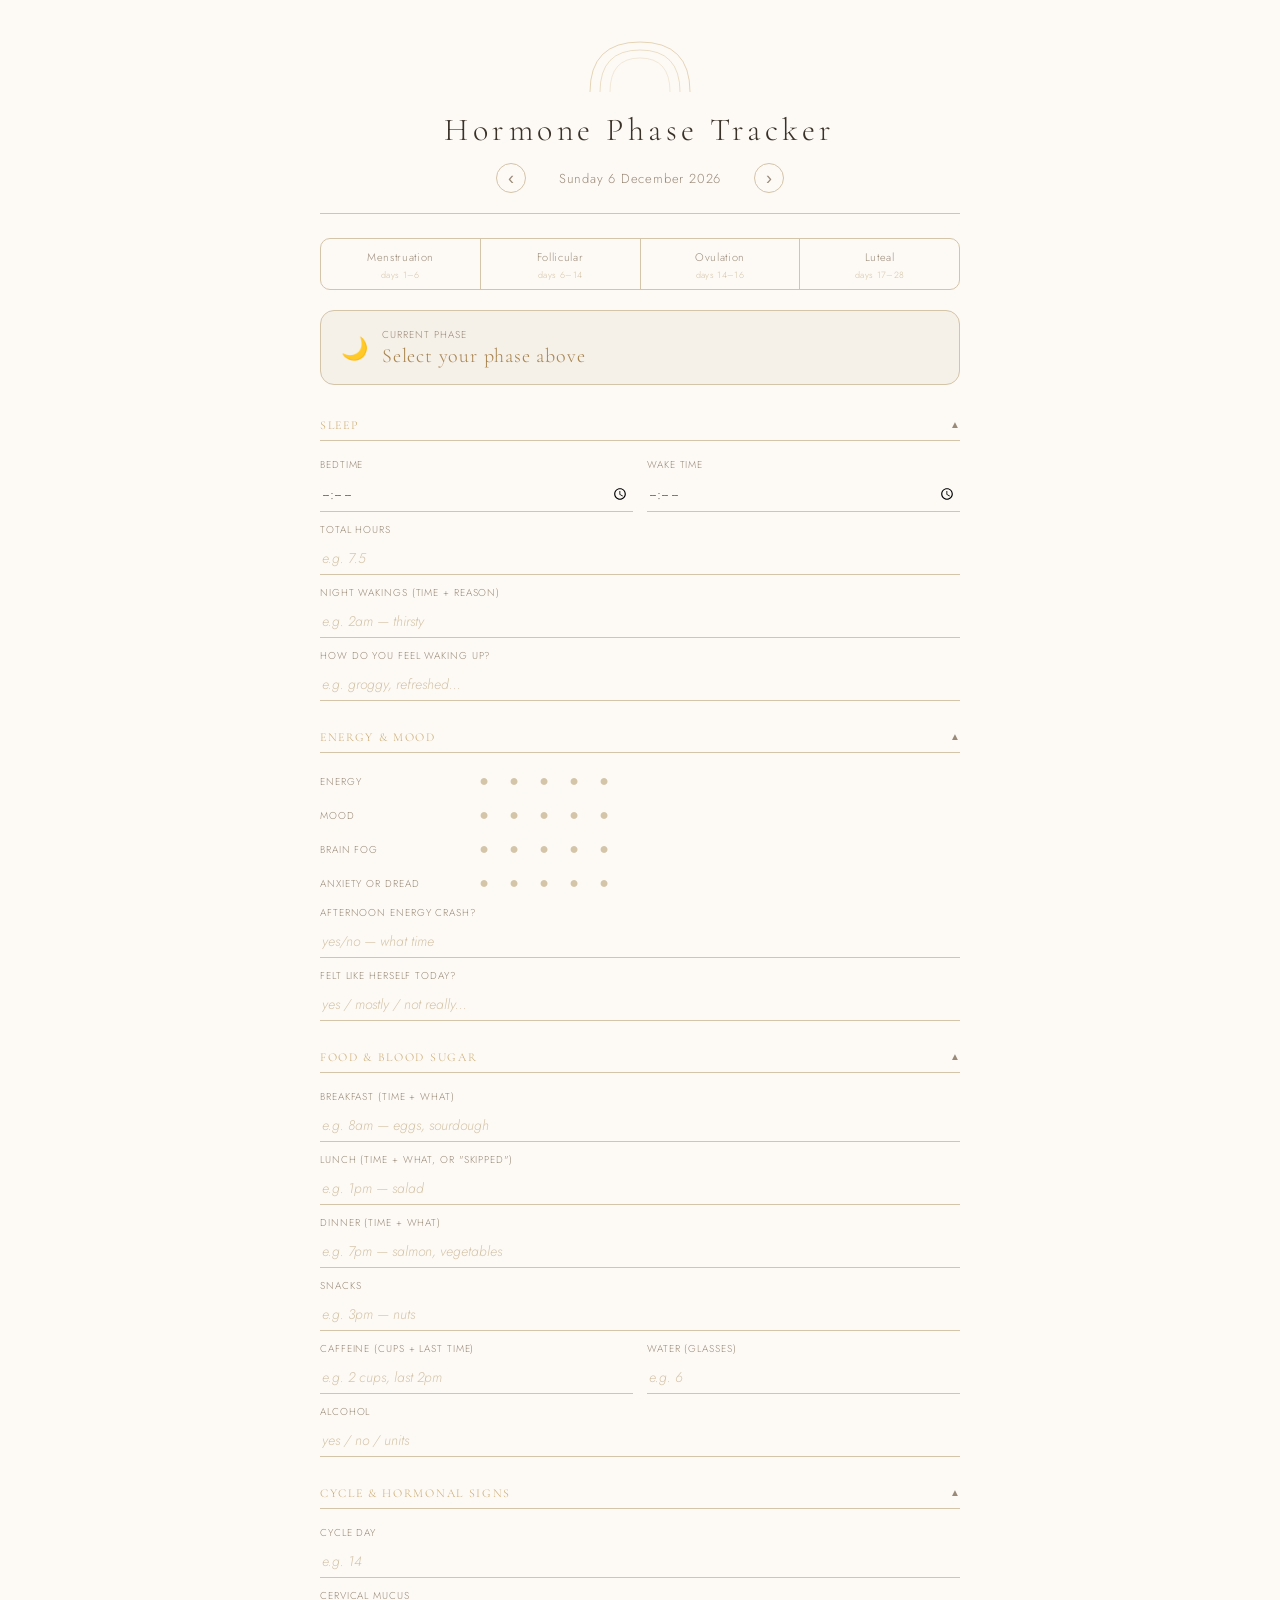
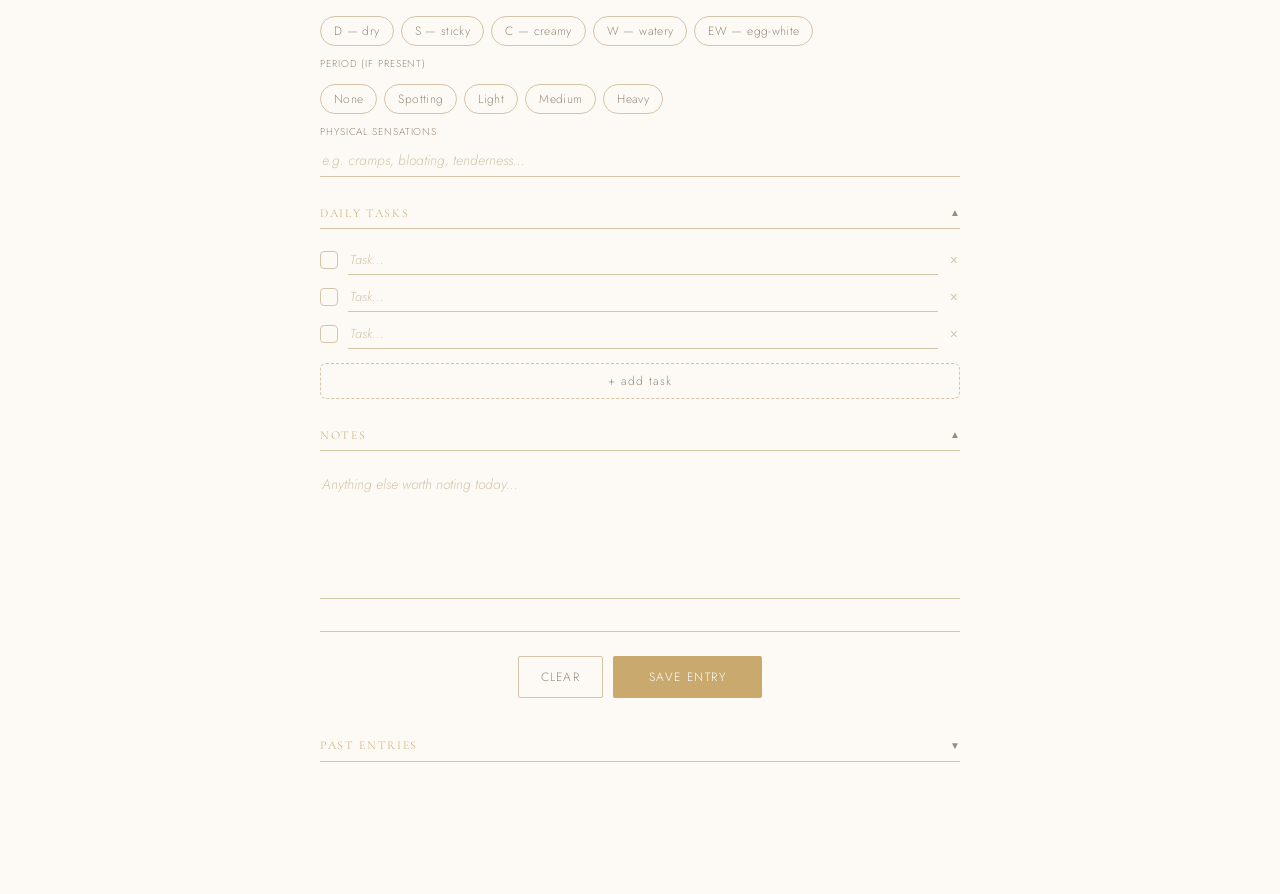
==== index.html @ 409cc25b "Add files via upload" ====
<!DOCTYPE html>
<html lang="en">
<head>
  <meta charset="UTF-8" />
  <meta name="viewport" content="width=device-width, initial-scale=1.0" />
  <title>Hormone Phase Tracker</title>
  <link rel="preconnect" href="https://fonts.googleapis.com" />
  <link rel="preconnect" href="https://fonts.gstatic.com" crossorigin />
  <link href="https://fonts.googleapis.com/css2?family=Cormorant+Garamond:ital,wght@0,300;0,400;1,300&family=Jost:wght@300;400&display=swap" rel="stylesheet" />
  <link rel="stylesheet" href="style.css" />
</head>
<body>
  <div class="app" id="app">

    <div class="toast" id="toast">Entry saved ✓</div>

    <!-- Header -->
    <header class="header">
      <div class="arch-decoration" aria-hidden="true">
        <svg viewBox="0 0 120 60" xmlns="http://www.w3.org/2000/svg" width="120" height="60">
          <path d="M10,60 Q10,10 60,10 Q110,10 110,60" fill="none" stroke="#c9a96e" stroke-width="0.8" opacity="0.6"/>
          <path d="M20,60 Q20,18 60,18 Q100,18 100,60" fill="none" stroke="#c9a96e" stroke-width="0.7" opacity="0.5"/>
          <path d="M30,60 Q30,26 60,26 Q90,26 90,60" fill="none" stroke="#c9a96e" stroke-width="0.6" opacity="0.4"/>
        </svg>
      </div>
      <h1>Hormone Phase Tracker</h1>
      <div class="date-row">
        <button class="date-nav" onclick="changeDate(-1)" aria-label="Previous day">&#8249;</button>
        <span class="date-display" id="dateDisplay"></span>
        <button class="date-nav" onclick="changeDate(1)" aria-label="Next day">&#8250;</button>
      </div>
    </header>

    <!-- Phase Selector -->
    <div class="cycle-bar" role="group" aria-label="Cycle phase selector">
      <button class="cycle-phase" id="ph-menstruation" onclick="setPhase('menstruation')">
        Menstruation<span class="days">days 1–6</span>
      </button>
      <button class="cycle-phase" id="ph-follicular" onclick="setPhase('follicular')">
        Follicular<span class="days">days 6–14</span>
      </button>
      <button class="cycle-phase" id="ph-ovulation" onclick="setPhase('ovulation')">
        Ovulation<span class="days">days 14–16</span>
      </button>
      <button class="cycle-phase" id="ph-luteal" onclick="setPhase('luteal')">
        Luteal<span class="days">days 17–28</span>
      </button>
    </div>

    <!-- Phase Banner -->
    <div class="phase-banner" id="phaseBanner">
      <span class="phase-moon" id="phaseMoon" aria-hidden="true">🌙</span>
      <div>
        <div class="phase-label">Current phase</div>
        <div class="phase-name" id="phaseName">Select your phase above</div>
      </div>
      <span class="phase-hint" id="phaseHint"></span>
    </div>

    <!-- Sleep -->
    <section class="section">
      <div class="section-header" onclick="toggle('sleep')" role="button" aria-expanded="true" aria-controls="sleep">
        <h2>Sleep</h2>
        <span class="section-toggle open" id="tog-sleep" aria-hidden="true">▲</span>
      </div>
      <div class="section-body" id="sleep">
        <div class="row-2">
          <div class="field">
            <label for="bedtime">Bedtime</label>
            <input type="time" id="bedtime" />
          </div>
          <div class="field">
            <label for="waketime">Wake time</label>
            <input type="time" id="waketime" />
          </div>
        </div>
        <div class="field">
          <label for="totalhours">Total hours</label>
          <input type="text" id="totalhours" placeholder="e.g. 7.5" />
        </div>
        <div class="field">
          <label for="nightwakings">Night wakings (time + reason)</label>
          <input type="text" id="nightwakings" placeholder="e.g. 2am — thirsty" />
        </div>
        <div class="field">
          <label for="wakefeeling">How do you feel waking up?</label>
          <input type="text" id="wakefeeling" placeholder="e.g. groggy, refreshed..." />
        </div>
      </div>
    </section>

    <!-- Energy & Mood -->
    <section class="section">
      <div class="section-header" onclick="toggle('energy')" role="button" aria-expanded="true" aria-controls="energy">
        <h2>Energy &amp; Mood</h2>
        <span class="section-toggle open" id="tog-energy" aria-hidden="true">▲</span>
      </div>
      <div class="section-body" id="energy">
        <div class="rating-row">
          <label>Energy</label>
          <div class="stars" id="stars-energy" role="group" aria-label="Energy rating out of 5"></div>
        </div>
        <div class="rating-row">
          <label>Mood</label>
          <div class="stars" id="stars-mood" role="group" aria-label="Mood rating out of 5"></div>
        </div>
        <div class="rating-row">
          <label>Brain fog</label>
          <div class="stars" id="stars-fog" role="group" aria-label="Brain fog rating out of 5"></div>
        </div>
        <div class="rating-row">
          <label>Anxiety or dread</label>
          <div class="stars" id="stars-anxiety" role="group" aria-label="Anxiety rating out of 5"></div>
        </div>
        <div class="field">
          <label for="crash">Afternoon energy crash?</label>
          <input type="text" id="crash" placeholder="yes/no — what time" />
        </div>
        <div class="field">
          <label for="herself">Felt like herself today?</label>
          <input type="text" id="herself" placeholder="yes / mostly / not really..." />
        </div>
      </div>
    </section>

    <!-- Food & Blood Sugar -->
    <section class="section">
      <div class="section-header" onclick="toggle('food')" role="button" aria-expanded="true" aria-controls="food">
        <h2>Food &amp; Blood Sugar</h2>
        <span class="section-toggle open" id="tog-food" aria-hidden="true">▲</span>
      </div>
      <div class="section-body" id="food">
        <div class="field">
          <label for="breakfast">Breakfast (time + what)</label>
          <input type="text" id="breakfast" placeholder="e.g. 8am — eggs, sourdough" />
        </div>
        <div class="field">
          <label for="lunch">Lunch (time + what, or "skipped")</label>
          <input type="text" id="lunch" placeholder="e.g. 1pm — salad" />
        </div>
        <div class="field">
          <label for="dinner">Dinner (time + what)</label>
          <input type="text" id="dinner" placeholder="e.g. 7pm — salmon, vegetables" />
        </div>
        <div class="field">
          <label for="snacks">Snacks</label>
          <input type="text" id="snacks" placeholder="e.g. 3pm — nuts" />
        </div>
        <div class="row-2">
          <div class="field">
            <label for="caffeine">Caffeine (cups + last time)</label>
            <input type="text" id="caffeine" placeholder="e.g. 2 cups, last 2pm" />
          </div>
          <div class="field">
            <label for="water">Water (glasses)</label>
            <input type="text" id="water" placeholder="e.g. 6" />
          </div>
        </div>
        <div class="field">
          <label for="alcohol">Alcohol</label>
          <input type="text" id="alcohol" placeholder="yes / no / units" />
        </div>
      </div>
    </section>

    <!-- Cycle & Hormonal Signs -->
    <section class="section">
      <div class="section-header" onclick="toggle('cycle')" role="button" aria-expanded="true" aria-controls="cycle">
        <h2>Cycle &amp; Hormonal Signs</h2>
        <span class="section-toggle open" id="tog-cycle" aria-hidden="true">▲</span>
      </div>
      <div class="section-body" id="cycle">
        <div class="field">
          <label for="cycleday">Cycle day</label>
          <input type="number" id="cycleday" min="1" max="35" placeholder="e.g. 14" />
        </div>
        <div class="field">
          <label>Cervical mucus</label>
          <div class="pill-grid" style="margin-top: 8px;" role="group" aria-label="Cervical mucus type">
            <button class="pill-btn" onclick="selectPill(this, 'mucus', 'D')" data-group="mucus">D — dry</button>
            <button class="pill-btn" onclick="selectPill(this, 'mucus', 'S')" data-group="mucus">S — sticky</button>
            <button class="pill-btn" onclick="selectPill(this, 'mucus', 'C')" data-group="mucus">C — creamy</button>
            <button class="pill-btn" onclick="selectPill(this, 'mucus', 'W')" data-group="mucus">W — watery</button>
            <button class="pill-btn" onclick="selectPill(this, 'mucus', 'EW')" data-group="mucus">EW — egg-white</button>
          </div>
        </div>
        <div class="field">
          <label>Period (if present)</label>
          <div class="pill-grid" style="margin-top: 8px;" role="group" aria-label="Period flow">
            <button class="pill-btn" onclick="selectPill(this, 'period', 'none')" data-group="period">None</button>
            <button class="pill-btn" onclick="selectPill(this, 'period', 'spotting')" data-group="period">Spotting</button>
            <button class="pill-btn" onclick="selectPill(this, 'period', 'light')" data-group="period">Light</button>
            <button class="pill-btn" onclick="selectPill(this, 'period', 'medium')" data-group="period">Medium</button>
            <button class="pill-btn" onclick="selectPill(this, 'period', 'heavy')" data-group="period">Heavy</button>
          </div>
        </div>
        <div class="field">
          <label for="sensations">Physical sensations</label>
          <input type="text" id="sensations" placeholder="e.g. cramps, bloating, tenderness..." />
        </div>
      </div>
    </section>

    <!-- Daily Tasks -->
    <section class="section">
      <div class="section-header" onclick="toggle('tasks')" role="button" aria-expanded="true" aria-controls="tasks">
        <h2>Daily Tasks</h2>
        <span class="section-toggle open" id="tog-tasks" aria-hidden="true">▲</span>
      </div>
      <div class="section-body" id="tasks">
        <div class="tasks-area" id="tasksArea"></div>
        <button class="add-task" onclick="addTask()">+ add task</button>
      </div>
    </section>

    <!-- Notes -->
    <section class="section">
      <div class="section-header" onclick="toggle('notes')" role="button" aria-expanded="true" aria-controls="notes">
        <h2>Notes</h2>
        <span class="section-toggle open" id="tog-notes" aria-hidden="true">▲</span>
      </div>
      <div class="section-body" id="notes">
        <div class="field">
          <textarea id="notesText" rows="5" placeholder="Anything else worth noting today..."></textarea>
        </div>
      </div>
    </section>

    <!-- Save Bar -->
    <div class="save-bar">
      <button class="btn-clear" onclick="clearAll()">Clear</button>
      <button class="btn-save" onclick="saveEntry()">Save entry</button>
    </div>

    <!-- Past Entries -->
    <section class="section" style="margin-top: 2rem;">
      <div class="section-header" onclick="toggle('history')" role="button" aria-expanded="false" aria-controls="history">
        <h2>Past Entries</h2>
        <span class="section-toggle" id="tog-history" aria-hidden="true">▼</span>
      </div>
      <div class="section-body hidden" id="history">
        <div id="historyList" class="history-list"></div>
        <p class="history-empty" id="historyEmpty">No saved entries yet.</p>
      </div>
    </section>

  </div><!-- /app -->

  <script src="app.js"></script>
</body>
</html>
---- style.css ----
/* ─────────────────────────────────────────
   Hormone Phase Tracker — style.css
   ───────────────────────────────────────── */

*, *::before, *::after {
  box-sizing: border-box;
  margin: 0;
  padding: 0;
}

:root {
  --sand:        #c9a96e;
  --sand-dark:   #a8844e;
  --sand-light:  #e8d9c0;
  --sand-pale:   #f5f0e8;
  --text:        #3a3228;
  --muted:       #9a8a78;
  --border:      #d4c4a8;
  --success:     #7a9e7e;
  --bg:          #fdfaf6;
  --radius-sm:   6px;
  --radius-md:   10px;
  --radius-lg:   14px;
}

html {
  font-size: 16px;
  scroll-behavior: smooth;
}

body {
  font-family: 'Jost', sans-serif;
  font-weight: 300;
  color: var(--text);
  background: var(--bg);
  min-height: 100vh;
  padding: 0 0 4rem;
}

h1, h2, h3 {
  font-family: 'Cormorant Garamond', serif;
  font-weight: 300;
}

/* ── App shell ─────────────────────────── */
.app {
  max-width: 680px;
  margin: 0 auto;
  padding: 0 1.25rem 3rem;
  position: relative;
}

/* ── Toast ─────────────────────────────── */
.toast {
  position: fixed;
  top: 1.25rem;
  left: 50%;
  transform: translateX(-50%) translateY(-8px);
  background: var(--success);
  color: #fff;
  font-size: 12px;
  letter-spacing: 0.08em;
  padding: 8px 22px;
  border-radius: 20px;
  opacity: 0;
  pointer-events: none;
  transition: opacity 0.3s, transform 0.3s;
  z-index: 100;
}
.toast.show {
  opacity: 1;
  transform: translateX(-50%) translateY(0);
}

/* ── Header ────────────────────────────── */
.header {
  text-align: center;
  padding: 2rem 0 1.25rem;
  border-bottom: 0.5px solid var(--border);
  margin-bottom: 1.5rem;
}
.arch-decoration {
  display: block;
  margin: 0 auto 0.75rem;
}
.header h1 {
  font-size: clamp(22px, 5vw, 32px);
  letter-spacing: 0.14em;
  color: var(--text);
}
.date-row {
  display: flex;
  align-items: center;
  justify-content: center;
  gap: 14px;
  margin-top: 0.875rem;
}
.date-display {
  font-size: 13px;
  color: var(--muted);
  letter-spacing: 0.06em;
  min-width: 200px;
  text-align: center;
}
.date-nav {
  background: none;
  border: 0.5px solid var(--border);
  width: 30px;
  height: 30px;
  border-radius: 50%;
  cursor: pointer;
  font-size: 18px;
  color: var(--muted);
  display: flex;
  align-items: center;
  justify-content: center;
  transition: border-color 0.2s, color 0.2s;
  line-height: 1;
}
.date-nav:hover {
  border-color: var(--sand);
  color: var(--sand);
}

/* ── Cycle bar ─────────────────────────── */
.cycle-bar {
  display: flex;
  border: 0.5px solid var(--border);
  border-radius: var(--radius-md);
  overflow: hidden;
  margin-bottom: 1.25rem;
}
.cycle-phase {
  flex: 1;
  background: none;
  border: none;
  border-right: 0.5px solid var(--border);
  padding: 10px 4px 8px;
  font-family: 'Jost', sans-serif;
  font-weight: 300;
  font-size: 11px;
  letter-spacing: 0.06em;
  color: var(--muted);
  cursor: pointer;
  transition: background 0.2s, color 0.2s;
  text-align: center;
  display: flex;
  flex-direction: column;
  align-items: center;
  gap: 3px;
}
.cycle-phase:last-child { border-right: none; }
.cycle-phase .days {
  font-size: 9px;
  color: var(--border);
  letter-spacing: 0.04em;
}
.cycle-phase:hover { background: var(--sand-pale); }
.cycle-phase.active {
  background: var(--sand-pale);
  color: var(--sand);
}
.cycle-phase.active .days { color: var(--sand-light); }

/* ── Phase banner ──────────────────────── */
.phase-banner {
  display: flex;
  align-items: center;
  gap: 14px;
  background: var(--sand-pale);
  border: 0.5px solid var(--border);
  border-radius: var(--radius-lg);
  padding: 1rem 1.25rem;
  margin-bottom: 1.5rem;
}
.phase-moon { font-size: 22px; }
.phase-label {
  font-size: 10px;
  letter-spacing: 0.1em;
  color: var(--muted);
  text-transform: uppercase;
  margin-bottom: 2px;
}
.phase-name {
  font-family: 'Cormorant Garamond', serif;
  font-size: 20px;
  color: var(--sand-dark);
  letter-spacing: 0.04em;
}
.phase-hint {
  font-size: 12px;
  color: var(--muted);
  font-style: italic;
  margin-left: auto;
  text-align: right;
  max-width: 120px;
  line-height: 1.4;
}

/* ── Sections ──────────────────────────── */
.section { margin-bottom: 1.25rem; }
.section-header {
  display: flex;
  align-items: center;
  gap: 8px;
  padding: 0.5rem 0;
  border-bottom: 0.5px solid var(--border);
  margin-bottom: 1rem;
  cursor: pointer;
  user-select: none;
}
.section-header h2 {
  font-size: 12px;
  letter-spacing: 0.14em;
  color: var(--sand);
  text-transform: uppercase;
  flex: 1;
}
.section-toggle {
  font-size: 10px;
  color: var(--muted);
  transition: transform 0.25s;
}
.section-toggle.open { transform: rotate(0deg); }

.section-body {
  display: flex;
  flex-direction: column;
  gap: 10px;
}
.section-body.hidden { display: none; }

/* ── Fields ────────────────────────────── */
.field {
  display: flex;
  flex-direction: column;
  gap: 5px;
}
.field label {
  font-size: 10px;
  letter-spacing: 0.09em;
  color: var(--muted);
  text-transform: uppercase;
}
.field input[type="text"],
.field input[type="time"],
.field input[type="number"],
.field textarea,
.field select {
  background: none;
  border: none;
  border-bottom: 0.5px solid var(--border);
  padding: 6px 2px;
  font-family: 'Jost', sans-serif;
  font-size: 14px;
  font-weight: 300;
  color: var(--text);
  outline: none;
  width: 100%;
  transition: border-color 0.2s;
  -webkit-appearance: none;
  border-radius: 0;
}
.field input:focus,
.field textarea:focus,
.field select:focus {
  border-bottom-color: var(--sand);
}
.field textarea {
  resize: none;
  line-height: 1.7;
}
.field input::placeholder,
.field textarea::placeholder {
  color: var(--border);
  font-style: italic;
}

/* ── Grid helpers ──────────────────────── */
.row-2 { display: grid; grid-template-columns: 1fr 1fr; gap: 14px; }

/* ── Ratings ───────────────────────────── */
.rating-row {
  display: flex;
  align-items: center;
  gap: 12px;
}
.rating-row > label {
  font-size: 10px;
  letter-spacing: 0.09em;
  color: var(--muted);
  text-transform: uppercase;
  width: 140px;
  flex-shrink: 0;
}
.stars { display: flex; gap: 6px; }
.star {
  width: 24px;
  height: 24px;
  background: none;
  border: none;
  cursor: pointer;
  font-size: 16px;
  color: var(--border);
  padding: 0;
  line-height: 1;
  transition: color 0.15s, transform 0.1s;
  display: flex;
  align-items: center;
  justify-content: center;
}
.star:hover { transform: scale(1.15); }
.star.active { color: var(--sand); }

/* ── Pill buttons ──────────────────────── */
.pill-grid { display: flex; gap: 7px; flex-wrap: wrap; }
.pill-btn {
  border: 0.5px solid var(--border);
  background: none;
  padding: 5px 13px;
  border-radius: 20px;
  font-size: 12px;
  font-family: 'Jost', sans-serif;
  font-weight: 300;
  color: var(--muted);
  cursor: pointer;
  transition: all 0.15s;
  letter-spacing: 0.03em;
}
.pill-btn:hover { border-color: var(--sand-light); color: var(--sand); }
.pill-btn.active {
  border-color: var(--sand);
  color: var(--sand-dark);
  background: var(--sand-pale);
}

/* ── Tasks ─────────────────────────────── */
.tasks-area { display: flex; flex-direction: column; gap: 7px; }
.task-item {
  display: flex;
  align-items: center;
  gap: 10px;
}
.task-check {
  width: 18px;
  height: 18px;
  border: 0.5px solid var(--border);
  border-radius: 4px;
  flex-shrink: 0;
  cursor: pointer;
  display: flex;
  align-items: center;
  justify-content: center;
  transition: all 0.15s;
  background: none;
  font-size: 11px;
  color: transparent;
}
.task-check.checked {
  border-color: var(--sand);
  background: var(--sand-pale);
  color: var(--sand);
}
.task-input {
  flex: 1;
  background: none;
  border: none;
  border-bottom: 0.5px solid var(--border);
  padding: 5px 2px;
  font-family: 'Jost', sans-serif;
  font-size: 13px;
  font-weight: 300;
  color: var(--text);
  outline: none;
  transition: border-color 0.2s;
}
.task-input:focus { border-bottom-color: var(--sand); }
.task-input::placeholder { color: var(--border); font-style: italic; }
.task-input.done {
  text-decoration: line-through;
  color: var(--muted);
}
.task-remove {
  background: none;
  border: none;
  color: var(--border);
  cursor: pointer;
  font-size: 14px;
  padding: 0 2px;
  transition: color 0.15s;
  line-height: 1;
}
.task-remove:hover { color: #c0776a; }
.add-task {
  background: none;
  border: 0.5px dashed var(--border);
  color: var(--muted);
  font-size: 12px;
  font-family: 'Jost', sans-serif;
  font-weight: 300;
  letter-spacing: 0.08em;
  padding: 8px;
  width: 100%;
  cursor: pointer;
  border-radius: var(--radius-sm);
  margin-top: 4px;
  transition: all 0.2s;
}
.add-task:hover { border-color: var(--sand); color: var(--sand); }

/* ── Save bar ──────────────────────────── */
.save-bar {
  display: flex;
  gap: 10px;
  justify-content: center;
  margin-top: 2rem;
  padding-top: 1.5rem;
  border-top: 0.5px solid var(--border);
}
.btn-save {
  background: var(--sand);
  color: #fff;
  border: none;
  padding: 11px 36px;
  font-family: 'Jost', sans-serif;
  font-size: 12px;
  font-weight: 300;
  letter-spacing: 0.12em;
  cursor: pointer;
  border-radius: 2px;
  transition: background 0.2s;
  text-transform: uppercase;
}
.btn-save:hover { background: var(--sand-dark); }
.btn-clear {
  background: none;
  border: 0.5px solid var(--border);
  color: var(--muted);
  padding: 11px 22px;
  font-family: 'Jost', sans-serif;
  font-size: 12px;
  font-weight: 300;
  letter-spacing: 0.1em;
  cursor: pointer;
  border-radius: 2px;
  transition: all 0.2s;
  text-transform: uppercase;
}
.btn-clear:hover { border-color: var(--muted); color: var(--text); }

/* ── History ───────────────────────────── */
.history-list { display: flex; flex-direction: column; gap: 10px; }
.history-card {
  background: #fff;
  border: 0.5px solid var(--border);
  border-radius: var(--radius-md);
  padding: 0.875rem 1.1rem;
}
.history-card-header {
  display: flex;
  align-items: center;
  justify-content: space-between;
  margin-bottom: 0.625rem;
}
.history-date {
  font-family: 'Cormorant Garamond', serif;
  font-size: 16px;
  color: var(--text);
}
.history-phase-badge {
  font-size: 10px;
  letter-spacing: 0.08em;
  color: var(--sand-dark);
  background: var(--sand-pale);
  border: 0.5px solid var(--sand-light);
  padding: 3px 10px;
  border-radius: 12px;
  text-transform: uppercase;
}
.history-ratings {
  display: flex;
  gap: 14px;
  font-size: 11px;
  color: var(--muted);
  margin-bottom: 6px;
  flex-wrap: wrap;
}
.history-ratings span { letter-spacing: 0.04em; }
.history-ratings .dot {
  display: inline-block;
  width: 7px;
  height: 7px;
  border-radius: 50%;
  background: var(--sand);
  margin-right: 4px;
  vertical-align: middle;
}
.history-notes {
  font-size: 12px;
  color: var(--muted);
  font-style: italic;
  line-height: 1.5;
  border-top: 0.5px solid var(--border);
  padding-top: 6px;
  margin-top: 6px;
}
.history-delete {
  background: none;
  border: none;
  color: var(--border);
  cursor: pointer;
  font-size: 12px;
  transition: color 0.15s;
  padding: 0;
}
.history-delete:hover { color: #c0776a; }
.history-empty {
  font-size: 13px;
  color: var(--border);
  font-style: italic;
  text-align: center;
  padding: 1.5rem 0;
}

/* ── Responsive ────────────────────────── */
@media (max-width: 480px) {
  .phase-hint { display: none; }
  .rating-row { flex-direction: column; align-items: flex-start; gap: 6px; }
  .rating-row > label { width: auto; }
  .row-2 { grid-template-columns: 1fr; }
  .cycle-phase { font-size: 10px; padding: 8px 2px; }
}
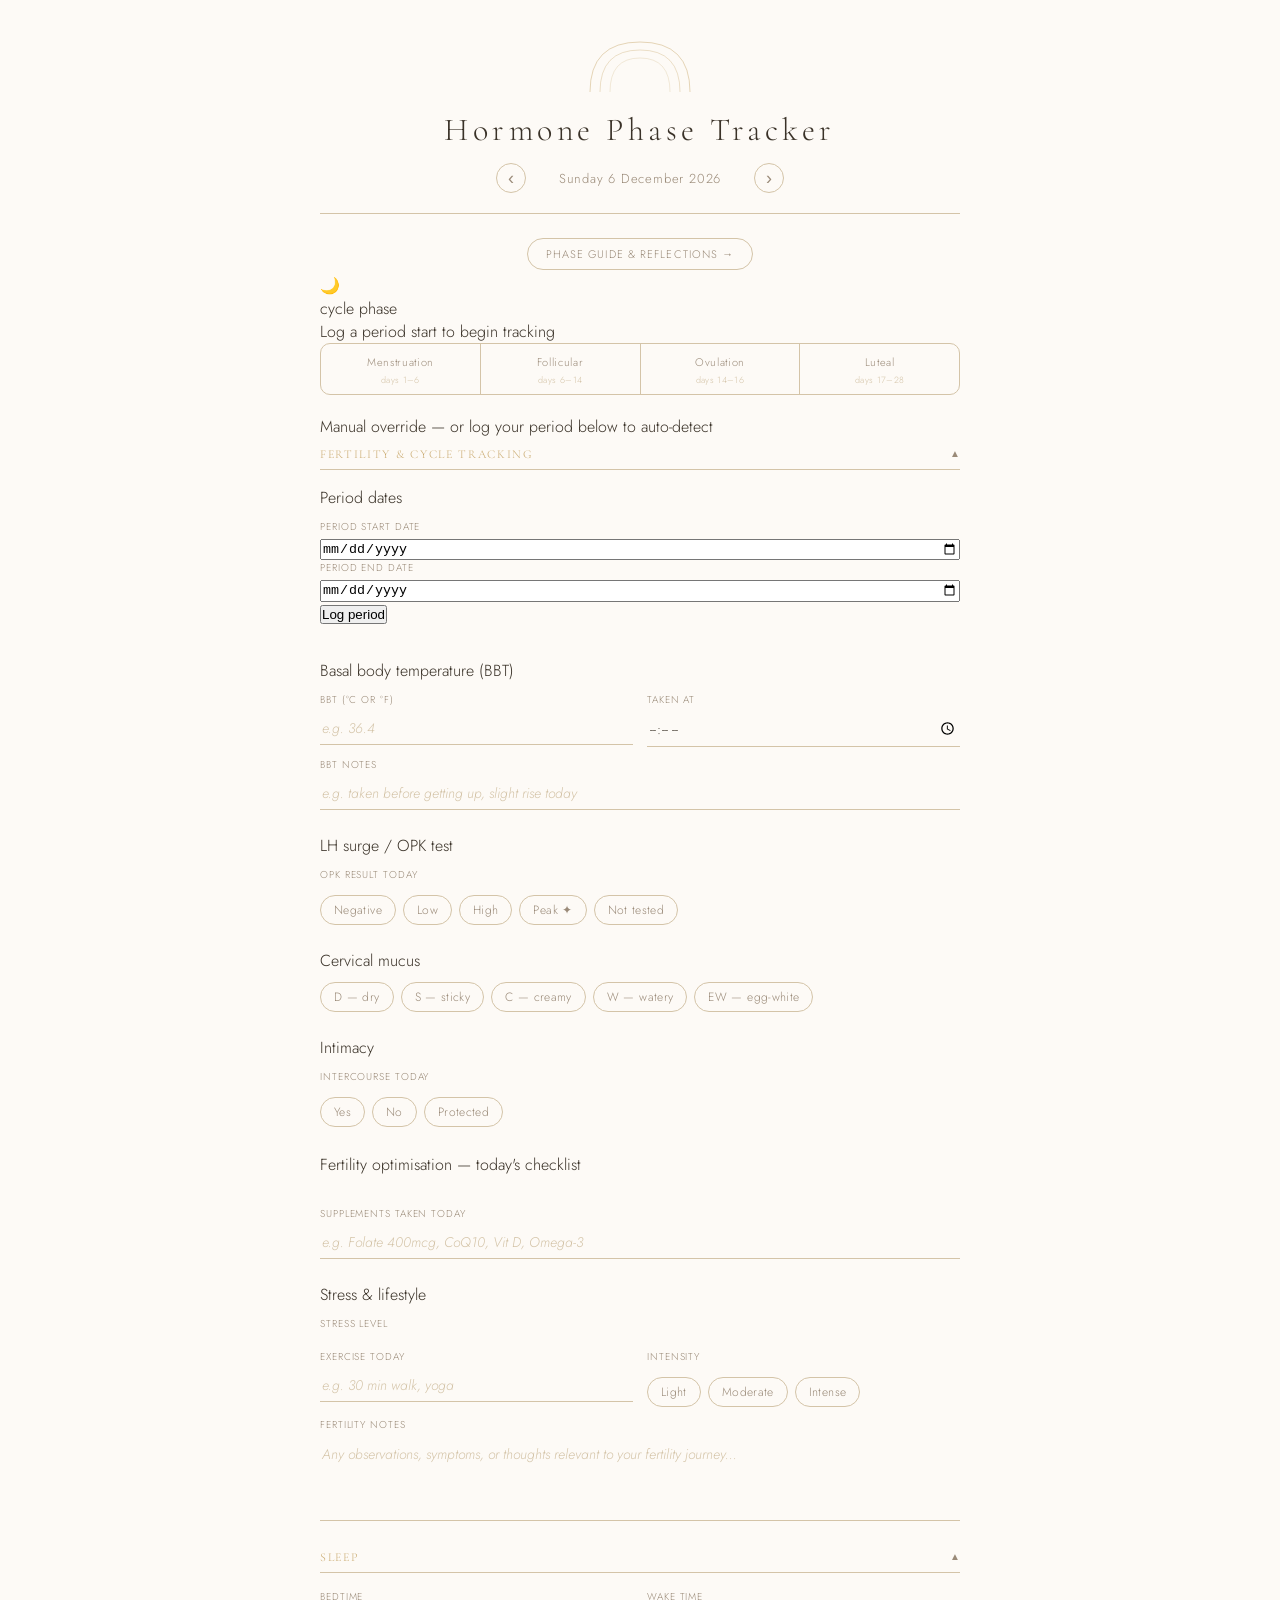
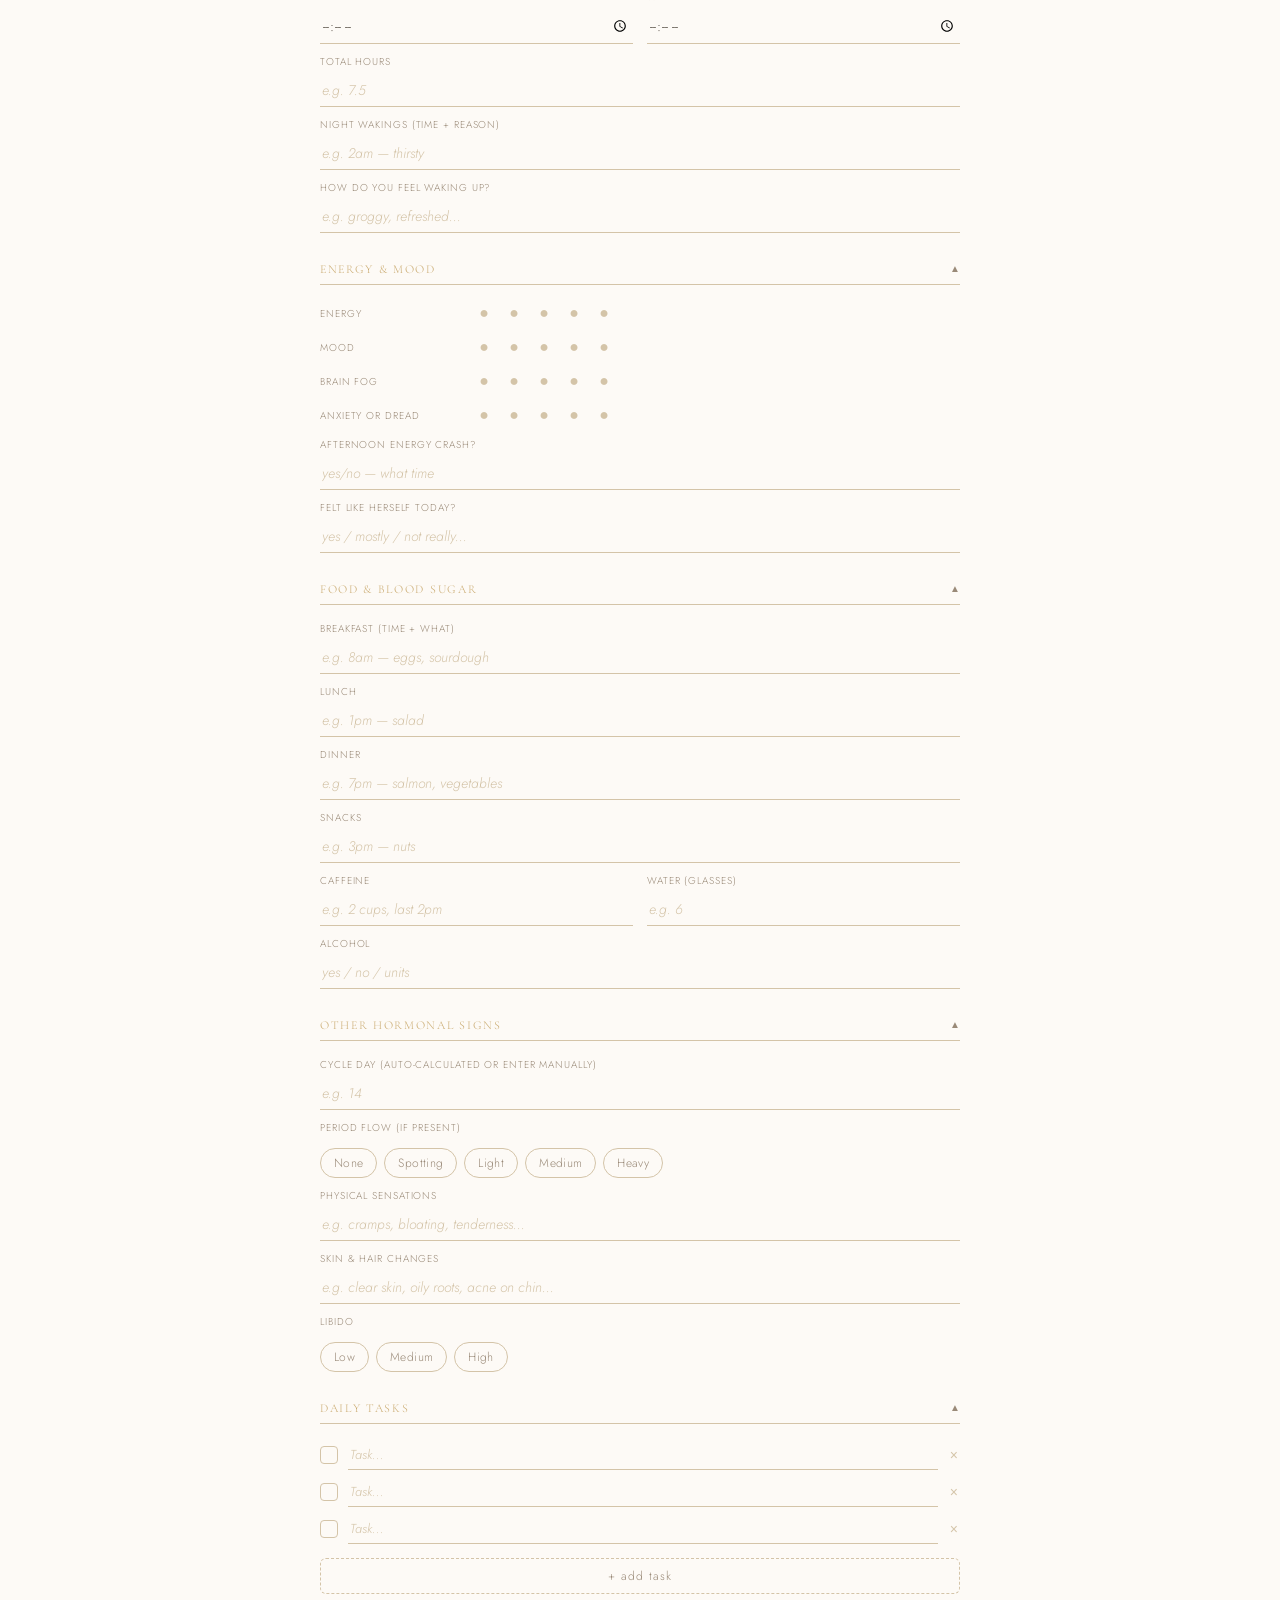
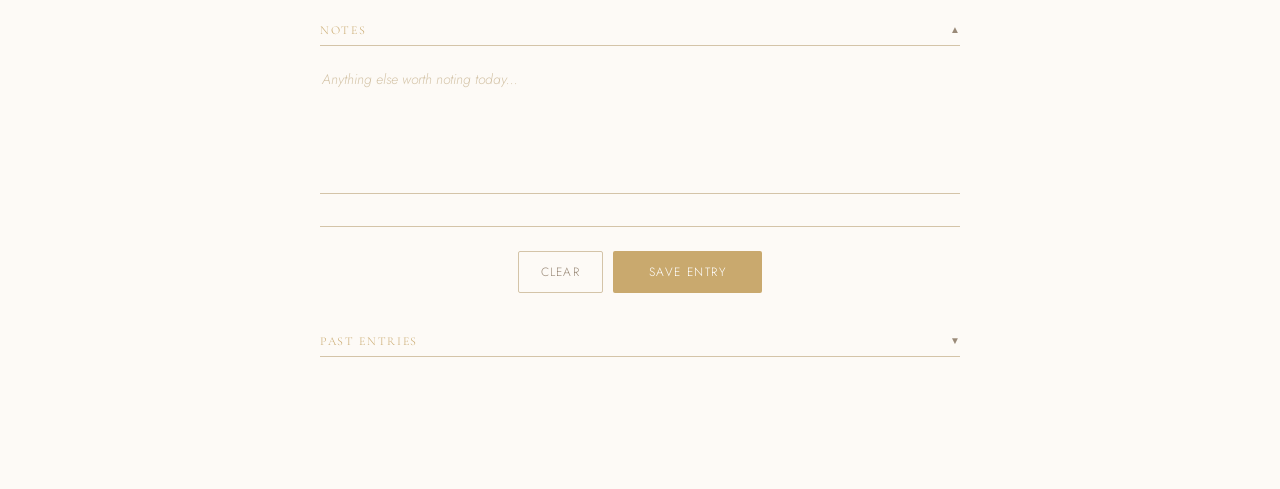
==== commit ce0a1171: "Add files via upload" ====
--- a/index.html
+++ b/index.html
@@ -10,242 +10,298 @@
   <link rel="stylesheet" href="style.css" />
 </head>
 <body>
-  <div class="app" id="app">
-
-    <div class="toast" id="toast">Entry saved ✓</div>
-
-    <!-- Header -->
-    <header class="header">
-      <div class="arch-decoration" aria-hidden="true">
-        <svg viewBox="0 0 120 60" xmlns="http://www.w3.org/2000/svg" width="120" height="60">
-          <path d="M10,60 Q10,10 60,10 Q110,10 110,60" fill="none" stroke="#c9a96e" stroke-width="0.8" opacity="0.6"/>
-          <path d="M20,60 Q20,18 60,18 Q100,18 100,60" fill="none" stroke="#c9a96e" stroke-width="0.7" opacity="0.5"/>
-          <path d="M30,60 Q30,26 60,26 Q90,26 90,60" fill="none" stroke="#c9a96e" stroke-width="0.6" opacity="0.4"/>
-        </svg>
-      </div>
-      <h1>Hormone Phase Tracker</h1>
-      <div class="date-row">
-        <button class="date-nav" onclick="changeDate(-1)" aria-label="Previous day">&#8249;</button>
-        <span class="date-display" id="dateDisplay"></span>
-        <button class="date-nav" onclick="changeDate(1)" aria-label="Next day">&#8250;</button>
-      </div>
-    </header>
-
-    <!-- Phase Selector -->
-    <div class="cycle-bar" role="group" aria-label="Cycle phase selector">
-      <button class="cycle-phase" id="ph-menstruation" onclick="setPhase('menstruation')">
-        Menstruation<span class="days">days 1–6</span>
-      </button>
-      <button class="cycle-phase" id="ph-follicular" onclick="setPhase('follicular')">
-        Follicular<span class="days">days 6–14</span>
-      </button>
-      <button class="cycle-phase" id="ph-ovulation" onclick="setPhase('ovulation')">
-        Ovulation<span class="days">days 14–16</span>
-      </button>
-      <button class="cycle-phase" id="ph-luteal" onclick="setPhase('luteal')">
-        Luteal<span class="days">days 17–28</span>
-      </button>
-    </div>
-
-    <!-- Phase Banner -->
-    <div class="phase-banner" id="phaseBanner">
-      <span class="phase-moon" id="phaseMoon" aria-hidden="true">🌙</span>
+<div class="app" id="app">
+
+  <div class="toast" id="toast">Entry saved ✓</div>
+
+  <!-- Header -->
+  <header class="header">
+    <div class="arch-decoration" aria-hidden="true">
+      <svg viewBox="0 0 120 60" xmlns="http://www.w3.org/2000/svg" width="120" height="60">
+        <path d="M10,60 Q10,10 60,10 Q110,10 110,60" fill="none" stroke="#c9a96e" stroke-width="0.8" opacity="0.6"/>
+        <path d="M20,60 Q20,18 60,18 Q100,18 100,60" fill="none" stroke="#c9a96e" stroke-width="0.7" opacity="0.5"/>
+        <path d="M30,60 Q30,26 60,26 Q90,26 90,60" fill="none" stroke="#c9a96e" stroke-width="0.6" opacity="0.4"/>
+      </svg>
+    </div>
+    <h1>Hormone Phase Tracker</h1>
+    <div class="date-row">
+      <button class="date-nav" onclick="changeDate(-1)" aria-label="Previous day">&#8249;</button>
+      <span class="date-display" id="dateDisplay"></span>
+      <button class="date-nav" onclick="changeDate(1)" aria-label="Next day">&#8250;</button>
+    </div>
+  </header>
+
+  <div style="text-align:center;margin:0.75rem 0 0.25rem"><a href="phases.html" style="font-family:Jost,sans-serif;font-size:11px;letter-spacing:0.1em;color:#9a8a78;text-transform:uppercase;text-decoration:none;border:0.5px solid #d4c4a8;padding:7px 18px;border-radius:20px;display:inline-block">Phase guide &amp; reflections →</a></div>
+
+  <!-- Cycle Intelligence Banner -->
+  <div class="cycle-intel" id="cycleIntel">
+    <div class="intel-phase">
+      <span class="intel-moon" id="intelMoon">🌙</span>
       <div>
-        <div class="phase-label">Current phase</div>
-        <div class="phase-name" id="phaseName">Select your phase above</div>
-      </div>
-      <span class="phase-hint" id="phaseHint"></span>
-    </div>
-
-    <!-- Sleep -->
-    <section class="section">
-      <div class="section-header" onclick="toggle('sleep')" role="button" aria-expanded="true" aria-controls="sleep">
-        <h2>Sleep</h2>
-        <span class="section-toggle open" id="tog-sleep" aria-hidden="true">▲</span>
-      </div>
-      <div class="section-body" id="sleep">
-        <div class="row-2">
-          <div class="field">
-            <label for="bedtime">Bedtime</label>
-            <input type="time" id="bedtime" />
+        <div class="intel-label">cycle phase</div>
+        <div class="intel-name" id="intelName">Log a period start to begin tracking</div>
+      </div>
+    </div>
+    <div class="intel-stats" id="intelStats"></div>
+  </div>
+
+  <!-- Phase Selector (manual override) -->
+  <div class="cycle-bar" role="group" aria-label="Cycle phase selector">
+    <button class="cycle-phase" id="ph-menstruation" onclick="setPhase('menstruation')">Menstruation<span class="days">days 1–6</span></button>
+    <button class="cycle-phase" id="ph-follicular"   onclick="setPhase('follicular')">Follicular<span class="days">days 6–14</span></button>
+    <button class="cycle-phase" id="ph-ovulation"    onclick="setPhase('ovulation')">Ovulation<span class="days">days 14–16</span></button>
+    <button class="cycle-phase" id="ph-luteal"       onclick="setPhase('luteal')">Luteal<span class="days">days 17–28</span></button>
+  </div>
+  <p class="override-note">Manual override — or log your period below to auto-detect</p>
+
+  <!-- ══ FERTILITY TRACKING ══ -->
+  <section class="section">
+    <div class="section-header" onclick="toggle('fertility')" role="button" aria-expanded="true" aria-controls="fertility">
+      <h2>Fertility &amp; Cycle Tracking</h2>
+      <span class="section-toggle open" id="tog-fertility" aria-hidden="true">▲</span>
+    </div>
+    <div class="section-body" id="fertility">
+
+      <!-- Period log -->
+      <div class="subsection-label">Period dates</div>
+      <div class="period-log-row">
+        <div class="field" style="flex:1">
+          <label for="periodStart">Period start date</label>
+          <input type="date" id="periodStart" />
+        </div>
+        <div class="field" style="flex:1">
+          <label for="periodEnd">Period end date</label>
+          <input type="date" id="periodEnd" />
+        </div>
+        <button class="btn-log-period" onclick="logPeriod()">Log period</button>
+      </div>
+
+      <!-- Period history mini list -->
+      <div id="periodHistory" class="period-history"></div>
+
+      <!-- Predicted window -->
+      <div class="prediction-card" id="predictionCard" style="display:none">
+        <div class="pred-row" id="predCycleLen"></div>
+        <div class="pred-row" id="predNextPeriod"></div>
+        <div class="pred-row fertile" id="predFertileWindow"></div>
+        <div class="pred-row ovulation" id="predOvulation"></div>
+      </div>
+
+      <!-- BBT -->
+      <div class="subsection-label" style="margin-top:14px">Basal body temperature (BBT)</div>
+      <div class="row-2">
+        <div class="field">
+          <label for="bbt">BBT (°C or °F)</label>
+          <input type="text" id="bbt" placeholder="e.g. 36.4" />
+        </div>
+        <div class="field">
+          <label for="bbtTime">Taken at</label>
+          <input type="time" id="bbtTime" />
+        </div>
+      </div>
+      <div class="field">
+        <label for="bbtNotes">BBT notes</label>
+        <input type="text" id="bbtNotes" placeholder="e.g. taken before getting up, slight rise today" />
+      </div>
+
+      <!-- LH / OPK -->
+      <div class="subsection-label" style="margin-top:14px">LH surge / OPK test</div>
+      <div class="field">
+        <label>OPK result today</label>
+        <div class="pill-grid" style="margin-top:8px" role="group" aria-label="OPK result">
+          <button class="pill-btn" onclick="selectPill(this,'opk','negative')"    data-group="opk">Negative</button>
+          <button class="pill-btn" onclick="selectPill(this,'opk','low')"         data-group="opk">Low</button>
+          <button class="pill-btn" onclick="selectPill(this,'opk','high')"        data-group="opk">High</button>
+          <button class="pill-btn" onclick="selectPill(this,'opk','peak')"        data-group="opk">Peak ✦</button>
+          <button class="pill-btn" onclick="selectPill(this,'opk','not-tested')"  data-group="opk">Not tested</button>
+        </div>
+      </div>
+
+      <!-- Cervical mucus (moved here, more relevant) -->
+      <div class="subsection-label" style="margin-top:14px">Cervical mucus</div>
+      <div class="field">
+        <div class="pill-grid" role="group" aria-label="Cervical mucus type">
+          <button class="pill-btn" onclick="selectPill(this,'mucus','D')"  data-group="mucus">D — dry</button>
+          <button class="pill-btn" onclick="selectPill(this,'mucus','S')"  data-group="mucus">S — sticky</button>
+          <button class="pill-btn" onclick="selectPill(this,'mucus','C')"  data-group="mucus">C — creamy</button>
+          <button class="pill-btn" onclick="selectPill(this,'mucus','W')"  data-group="mucus">W — watery</button>
+          <button class="pill-btn" onclick="selectPill(this,'mucus','EW')" data-group="mucus">EW — egg-white</button>
+        </div>
+      </div>
+
+      <!-- Intimacy -->
+      <div class="subsection-label" style="margin-top:14px">Intimacy</div>
+      <div class="field">
+        <label>Intercourse today</label>
+        <div class="pill-grid" style="margin-top:8px" role="group" aria-label="Intimacy">
+          <button class="pill-btn" onclick="selectPill(this,'intimacy','yes')"             data-group="intimacy">Yes</button>
+          <button class="pill-btn" onclick="selectPill(this,'intimacy','no')"              data-group="intimacy">No</button>
+          <button class="pill-btn" onclick="selectPill(this,'intimacy','protected')"       data-group="intimacy">Protected</button>
+        </div>
+      </div>
+
+      <!-- Fertility optimisation checklist -->
+      <div class="subsection-label" style="margin-top:16px">Fertility optimisation — today's checklist</div>
+      <div class="fertility-checklist" id="fertilityChecklist"></div>
+
+      <!-- Supplements -->
+      <div class="field" style="margin-top:10px">
+        <label for="supplements">Supplements taken today</label>
+        <input type="text" id="supplements" placeholder="e.g. Folate 400mcg, CoQ10, Vit D, Omega-3" />
+      </div>
+
+      <!-- Stress -->
+      <div class="subsection-label" style="margin-top:14px">Stress &amp; lifestyle</div>
+      <div class="rating-row">
+        <label>Stress level</label>
+        <div class="stars" id="stars-stress" role="group" aria-label="Stress level out of 5"></div>
+      </div>
+      <div class="row-2" style="margin-top:8px">
+        <div class="field">
+          <label for="exercise">Exercise today</label>
+          <input type="text" id="exercise" placeholder="e.g. 30 min walk, yoga" />
+        </div>
+        <div class="field">
+          <label for="exerciseIntensity">Intensity</label>
+          <div class="pill-grid" style="margin-top:8px" role="group">
+            <button class="pill-btn sm" onclick="selectPill(this,'intensity','light')"    data-group="intensity">Light</button>
+            <button class="pill-btn sm" onclick="selectPill(this,'intensity','moderate')" data-group="intensity">Moderate</button>
+            <button class="pill-btn sm" onclick="selectPill(this,'intensity','intense')"  data-group="intensity">Intense</button>
           </div>
-          <div class="field">
-            <label for="waketime">Wake time</label>
-            <input type="time" id="waketime" />
-          </div>
-        </div>
-        <div class="field">
-          <label for="totalhours">Total hours</label>
-          <input type="text" id="totalhours" placeholder="e.g. 7.5" />
-        </div>
-        <div class="field">
-          <label for="nightwakings">Night wakings (time + reason)</label>
-          <input type="text" id="nightwakings" placeholder="e.g. 2am — thirsty" />
-        </div>
-        <div class="field">
-          <label for="wakefeeling">How do you feel waking up?</label>
-          <input type="text" id="wakefeeling" placeholder="e.g. groggy, refreshed..." />
-        </div>
-      </div>
-    </section>
-
-    <!-- Energy & Mood -->
-    <section class="section">
-      <div class="section-header" onclick="toggle('energy')" role="button" aria-expanded="true" aria-controls="energy">
-        <h2>Energy &amp; Mood</h2>
-        <span class="section-toggle open" id="tog-energy" aria-hidden="true">▲</span>
-      </div>
-      <div class="section-body" id="energy">
-        <div class="rating-row">
-          <label>Energy</label>
-          <div class="stars" id="stars-energy" role="group" aria-label="Energy rating out of 5"></div>
-        </div>
-        <div class="rating-row">
-          <label>Mood</label>
-          <div class="stars" id="stars-mood" role="group" aria-label="Mood rating out of 5"></div>
-        </div>
-        <div class="rating-row">
-          <label>Brain fog</label>
-          <div class="stars" id="stars-fog" role="group" aria-label="Brain fog rating out of 5"></div>
-        </div>
-        <div class="rating-row">
-          <label>Anxiety or dread</label>
-          <div class="stars" id="stars-anxiety" role="group" aria-label="Anxiety rating out of 5"></div>
-        </div>
-        <div class="field">
-          <label for="crash">Afternoon energy crash?</label>
-          <input type="text" id="crash" placeholder="yes/no — what time" />
-        </div>
-        <div class="field">
-          <label for="herself">Felt like herself today?</label>
-          <input type="text" id="herself" placeholder="yes / mostly / not really..." />
-        </div>
-      </div>
-    </section>
-
-    <!-- Food & Blood Sugar -->
-    <section class="section">
-      <div class="section-header" onclick="toggle('food')" role="button" aria-expanded="true" aria-controls="food">
-        <h2>Food &amp; Blood Sugar</h2>
-        <span class="section-toggle open" id="tog-food" aria-hidden="true">▲</span>
-      </div>
-      <div class="section-body" id="food">
-        <div class="field">
-          <label for="breakfast">Breakfast (time + what)</label>
-          <input type="text" id="breakfast" placeholder="e.g. 8am — eggs, sourdough" />
-        </div>
-        <div class="field">
-          <label for="lunch">Lunch (time + what, or "skipped")</label>
-          <input type="text" id="lunch" placeholder="e.g. 1pm — salad" />
-        </div>
-        <div class="field">
-          <label for="dinner">Dinner (time + what)</label>
-          <input type="text" id="dinner" placeholder="e.g. 7pm — salmon, vegetables" />
-        </div>
-        <div class="field">
-          <label for="snacks">Snacks</label>
-          <input type="text" id="snacks" placeholder="e.g. 3pm — nuts" />
-        </div>
-        <div class="row-2">
-          <div class="field">
-            <label for="caffeine">Caffeine (cups + last time)</label>
-            <input type="text" id="caffeine" placeholder="e.g. 2 cups, last 2pm" />
-          </div>
-          <div class="field">
-            <label for="water">Water (glasses)</label>
-            <input type="text" id="water" placeholder="e.g. 6" />
-          </div>
-        </div>
-        <div class="field">
-          <label for="alcohol">Alcohol</label>
-          <input type="text" id="alcohol" placeholder="yes / no / units" />
-        </div>
-      </div>
-    </section>
-
-    <!-- Cycle & Hormonal Signs -->
-    <section class="section">
-      <div class="section-header" onclick="toggle('cycle')" role="button" aria-expanded="true" aria-controls="cycle">
-        <h2>Cycle &amp; Hormonal Signs</h2>
-        <span class="section-toggle open" id="tog-cycle" aria-hidden="true">▲</span>
-      </div>
-      <div class="section-body" id="cycle">
-        <div class="field">
-          <label for="cycleday">Cycle day</label>
-          <input type="number" id="cycleday" min="1" max="35" placeholder="e.g. 14" />
-        </div>
-        <div class="field">
-          <label>Cervical mucus</label>
-          <div class="pill-grid" style="margin-top: 8px;" role="group" aria-label="Cervical mucus type">
-            <button class="pill-btn" onclick="selectPill(this, 'mucus', 'D')" data-group="mucus">D — dry</button>
-            <button class="pill-btn" onclick="selectPill(this, 'mucus', 'S')" data-group="mucus">S — sticky</button>
-            <button class="pill-btn" onclick="selectPill(this, 'mucus', 'C')" data-group="mucus">C — creamy</button>
-            <button class="pill-btn" onclick="selectPill(this, 'mucus', 'W')" data-group="mucus">W — watery</button>
-            <button class="pill-btn" onclick="selectPill(this, 'mucus', 'EW')" data-group="mucus">EW — egg-white</button>
-          </div>
-        </div>
-        <div class="field">
-          <label>Period (if present)</label>
-          <div class="pill-grid" style="margin-top: 8px;" role="group" aria-label="Period flow">
-            <button class="pill-btn" onclick="selectPill(this, 'period', 'none')" data-group="period">None</button>
-            <button class="pill-btn" onclick="selectPill(this, 'period', 'spotting')" data-group="period">Spotting</button>
-            <button class="pill-btn" onclick="selectPill(this, 'period', 'light')" data-group="period">Light</button>
-            <button class="pill-btn" onclick="selectPill(this, 'period', 'medium')" data-group="period">Medium</button>
-            <button class="pill-btn" onclick="selectPill(this, 'period', 'heavy')" data-group="period">Heavy</button>
-          </div>
-        </div>
-        <div class="field">
-          <label for="sensations">Physical sensations</label>
-          <input type="text" id="sensations" placeholder="e.g. cramps, bloating, tenderness..." />
-        </div>
-      </div>
-    </section>
-
-    <!-- Daily Tasks -->
-    <section class="section">
-      <div class="section-header" onclick="toggle('tasks')" role="button" aria-expanded="true" aria-controls="tasks">
-        <h2>Daily Tasks</h2>
-        <span class="section-toggle open" id="tog-tasks" aria-hidden="true">▲</span>
-      </div>
-      <div class="section-body" id="tasks">
-        <div class="tasks-area" id="tasksArea"></div>
-        <button class="add-task" onclick="addTask()">+ add task</button>
-      </div>
-    </section>
-
-    <!-- Notes -->
-    <section class="section">
-      <div class="section-header" onclick="toggle('notes')" role="button" aria-expanded="true" aria-controls="notes">
-        <h2>Notes</h2>
-        <span class="section-toggle open" id="tog-notes" aria-hidden="true">▲</span>
-      </div>
-      <div class="section-body" id="notes">
-        <div class="field">
-          <textarea id="notesText" rows="5" placeholder="Anything else worth noting today..."></textarea>
-        </div>
-      </div>
-    </section>
-
-    <!-- Save Bar -->
-    <div class="save-bar">
-      <button class="btn-clear" onclick="clearAll()">Clear</button>
-      <button class="btn-save" onclick="saveEntry()">Save entry</button>
-    </div>
-
-    <!-- Past Entries -->
-    <section class="section" style="margin-top: 2rem;">
-      <div class="section-header" onclick="toggle('history')" role="button" aria-expanded="false" aria-controls="history">
-        <h2>Past Entries</h2>
-        <span class="section-toggle" id="tog-history" aria-hidden="true">▼</span>
-      </div>
-      <div class="section-body hidden" id="history">
-        <div id="historyList" class="history-list"></div>
-        <p class="history-empty" id="historyEmpty">No saved entries yet.</p>
-      </div>
-    </section>
-
-  </div><!-- /app -->
-
-  <script src="app.js"></script>
+        </div>
+      </div>
+      <div class="field">
+        <label for="fertilityNotes">Fertility notes</label>
+        <textarea id="fertilityNotes" rows="3" placeholder="Any observations, symptoms, or thoughts relevant to your fertility journey..."></textarea>
+      </div>
+
+    </div>
+  </section>
+
+  <!-- Sleep -->
+  <section class="section">
+    <div class="section-header" onclick="toggle('sleep')" role="button" aria-expanded="true" aria-controls="sleep">
+      <h2>Sleep</h2>
+      <span class="section-toggle open" id="tog-sleep" aria-hidden="true">▲</span>
+    </div>
+    <div class="section-body" id="sleep">
+      <div class="row-2">
+        <div class="field"><label for="bedtime">Bedtime</label><input type="time" id="bedtime" /></div>
+        <div class="field"><label for="waketime">Wake time</label><input type="time" id="waketime" /></div>
+      </div>
+      <div class="field"><label for="totalhours">Total hours</label><input type="text" id="totalhours" placeholder="e.g. 7.5" /></div>
+      <div class="field"><label for="nightwakings">Night wakings (time + reason)</label><input type="text" id="nightwakings" placeholder="e.g. 2am — thirsty" /></div>
+      <div class="field"><label for="wakefeeling">How do you feel waking up?</label><input type="text" id="wakefeeling" placeholder="e.g. groggy, refreshed..." /></div>
+    </div>
+  </section>
+
+  <!-- Energy & Mood -->
+  <section class="section">
+    <div class="section-header" onclick="toggle('energy')" role="button" aria-expanded="true" aria-controls="energy">
+      <h2>Energy &amp; Mood</h2>
+      <span class="section-toggle open" id="tog-energy" aria-hidden="true">▲</span>
+    </div>
+    <div class="section-body" id="energy">
+      <div class="rating-row"><label>Energy</label><div class="stars" id="stars-energy" role="group" aria-label="Energy rating out of 5"></div></div>
+      <div class="rating-row"><label>Mood</label><div class="stars" id="stars-mood" role="group" aria-label="Mood rating out of 5"></div></div>
+      <div class="rating-row"><label>Brain fog</label><div class="stars" id="stars-fog" role="group" aria-label="Brain fog rating out of 5"></div></div>
+      <div class="rating-row"><label>Anxiety or dread</label><div class="stars" id="stars-anxiety" role="group" aria-label="Anxiety rating out of 5"></div></div>
+      <div class="field"><label for="crash">Afternoon energy crash?</label><input type="text" id="crash" placeholder="yes/no — what time" /></div>
+      <div class="field"><label for="herself">Felt like herself today?</label><input type="text" id="herself" placeholder="yes / mostly / not really..." /></div>
+    </div>
+  </section>
+
+  <!-- Food & Blood Sugar -->
+  <section class="section">
+    <div class="section-header" onclick="toggle('food')" role="button" aria-expanded="true" aria-controls="food">
+      <h2>Food &amp; Blood Sugar</h2>
+      <span class="section-toggle open" id="tog-food" aria-hidden="true">▲</span>
+    </div>
+    <div class="section-body" id="food">
+      <div class="field"><label for="breakfast">Breakfast (time + what)</label><input type="text" id="breakfast" placeholder="e.g. 8am — eggs, sourdough" /></div>
+      <div class="field"><label for="lunch">Lunch</label><input type="text" id="lunch" placeholder="e.g. 1pm — salad" /></div>
+      <div class="field"><label for="dinner">Dinner</label><input type="text" id="dinner" placeholder="e.g. 7pm — salmon, vegetables" /></div>
+      <div class="field"><label for="snacks">Snacks</label><input type="text" id="snacks" placeholder="e.g. 3pm — nuts" /></div>
+      <div class="row-2">
+        <div class="field"><label for="caffeine">Caffeine</label><input type="text" id="caffeine" placeholder="e.g. 2 cups, last 2pm" /></div>
+        <div class="field"><label for="water">Water (glasses)</label><input type="text" id="water" placeholder="e.g. 6" /></div>
+      </div>
+      <div class="field"><label for="alcohol">Alcohol</label><input type="text" id="alcohol" placeholder="yes / no / units" /></div>
+    </div>
+  </section>
+
+  <!-- Cycle & Hormonal Signs -->
+  <section class="section">
+    <div class="section-header" onclick="toggle('cycle')" role="button" aria-expanded="true" aria-controls="cycle">
+      <h2>Other Hormonal Signs</h2>
+      <span class="section-toggle open" id="tog-cycle" aria-hidden="true">▲</span>
+    </div>
+    <div class="section-body" id="cycle">
+      <div class="field"><label for="cycleday">Cycle day (auto-calculated or enter manually)</label><input type="number" id="cycleday" min="1" max="40" placeholder="e.g. 14" /></div>
+      <div class="field">
+        <label>Period flow (if present)</label>
+        <div class="pill-grid" style="margin-top:8px" role="group" aria-label="Period flow">
+          <button class="pill-btn" onclick="selectPill(this,'period','none')"     data-group="period">None</button>
+          <button class="pill-btn" onclick="selectPill(this,'period','spotting')" data-group="period">Spotting</button>
+          <button class="pill-btn" onclick="selectPill(this,'period','light')"    data-group="period">Light</button>
+          <button class="pill-btn" onclick="selectPill(this,'period','medium')"   data-group="period">Medium</button>
+          <button class="pill-btn" onclick="selectPill(this,'period','heavy')"    data-group="period">Heavy</button>
+        </div>
+      </div>
+      <div class="field"><label for="sensations">Physical sensations</label><input type="text" id="sensations" placeholder="e.g. cramps, bloating, tenderness..." /></div>
+      <div class="field"><label for="skinHair">Skin &amp; hair changes</label><input type="text" id="skinHair" placeholder="e.g. clear skin, oily roots, acne on chin..." /></div>
+      <div class="field"><label for="libido">Libido</label>
+        <div class="pill-grid" style="margin-top:8px" role="group">
+          <button class="pill-btn sm" onclick="selectPill(this,'libido','low')"    data-group="libido">Low</button>
+          <button class="pill-btn sm" onclick="selectPill(this,'libido','medium')" data-group="libido">Medium</button>
+          <button class="pill-btn sm" onclick="selectPill(this,'libido','high')"   data-group="libido">High</button>
+        </div>
+      </div>
+    </div>
+  </section>
+
+  <!-- Daily Tasks -->
+  <section class="section">
+    <div class="section-header" onclick="toggle('tasks')" role="button" aria-expanded="true" aria-controls="tasks">
+      <h2>Daily Tasks</h2>
+      <span class="section-toggle open" id="tog-tasks" aria-hidden="true">▲</span>
+    </div>
+    <div class="section-body" id="tasks">
+      <div class="tasks-area" id="tasksArea"></div>
+      <button class="add-task" onclick="addTask()">+ add task</button>
+    </div>
+  </section>
+
+  <!-- Notes -->
+  <section class="section">
+    <div class="section-header" onclick="toggle('notes')" role="button" aria-expanded="true" aria-controls="notes">
+      <h2>Notes</h2>
+      <span class="section-toggle open" id="tog-notes" aria-hidden="true">▲</span>
+    </div>
+    <div class="section-body" id="notes">
+      <div class="field"><textarea id="notesText" rows="5" placeholder="Anything else worth noting today..."></textarea></div>
+    </div>
+  </section>
+
+  <!-- Save Bar -->
+  <div class="save-bar">
+    <button class="btn-clear" onclick="clearAll()">Clear</button>
+    <button class="btn-save" onclick="saveEntry()">Save entry</button>
+  </div>
+
+  <!-- Past Entries -->
+  <section class="section" style="margin-top:2rem">
+    <div class="section-header" onclick="toggle('history')" role="button" aria-expanded="false" aria-controls="history">
+      <h2>Past Entries</h2>
+      <span class="section-toggle" id="tog-history" aria-hidden="true">▼</span>
+    </div>
+    <div class="section-body hidden" id="history">
+      <div id="historyList" class="history-list"></div>
+      <p class="history-empty" id="historyEmpty">No saved entries yet.</p>
+    </div>
+  </section>
+
+</div><!-- /app -->
+<script src="app.js"></script>
 </body>
 </html>
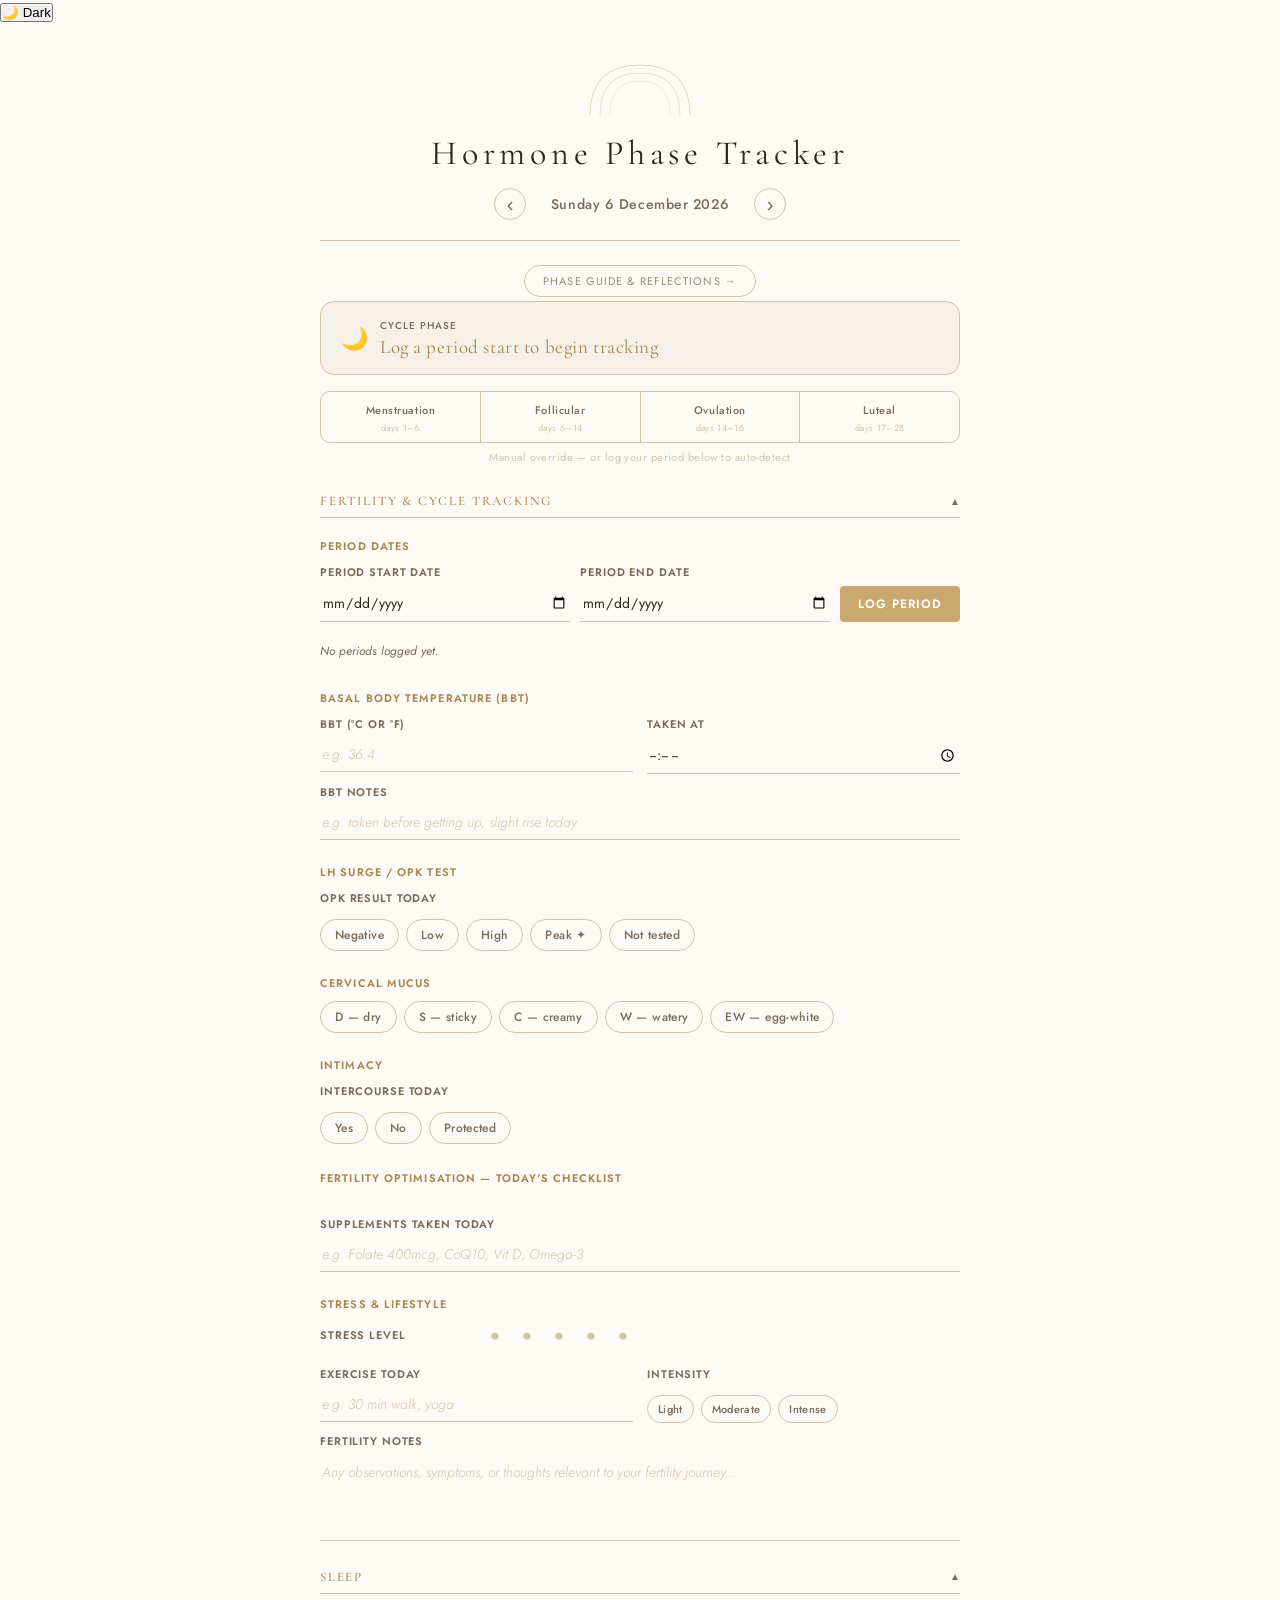
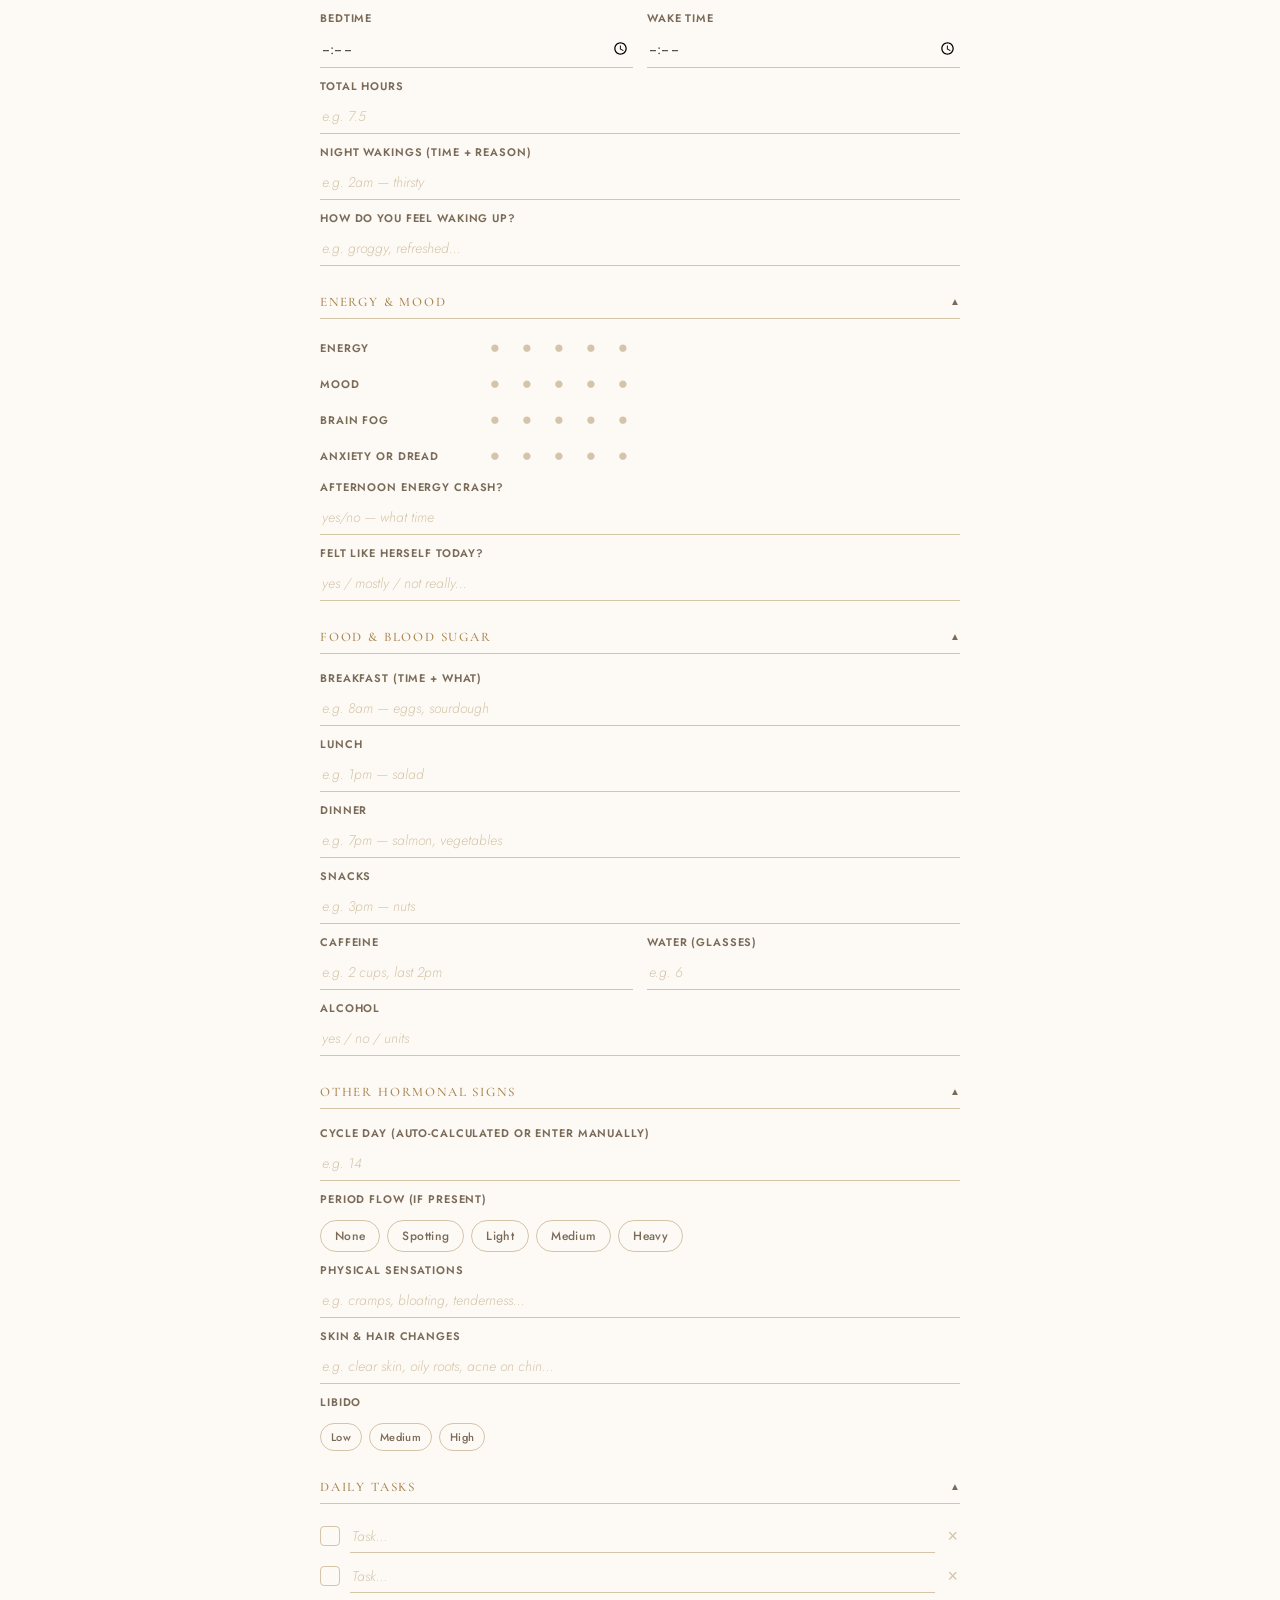
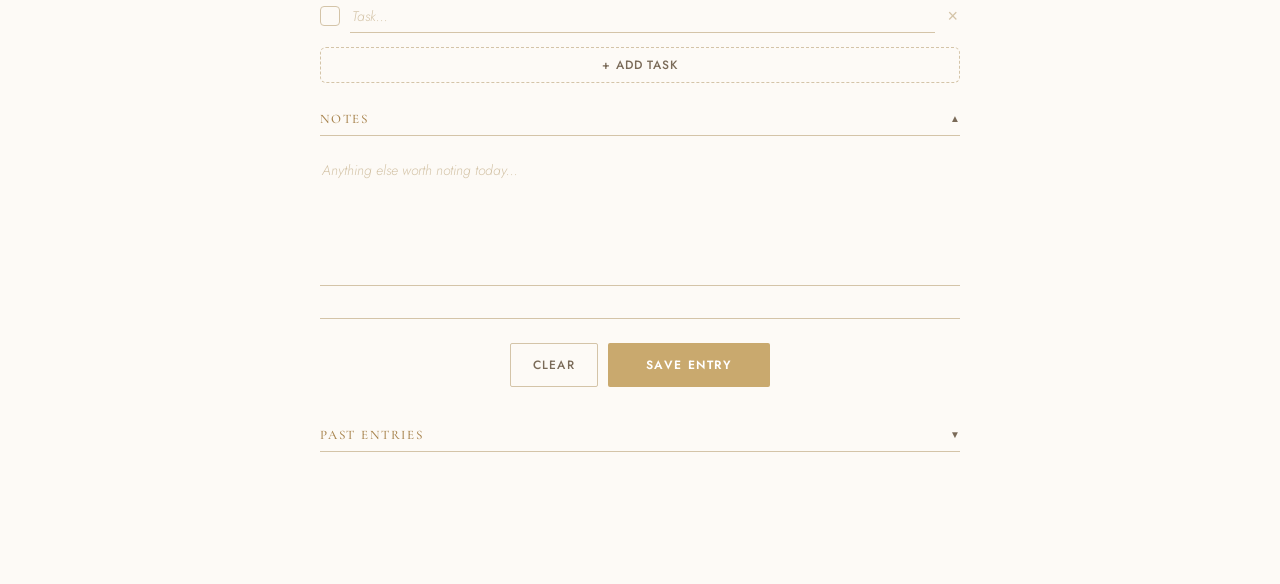
==== commit 0f353588: "Update index.html" ====
--- a/index.html
+++ b/index.html
@@ -10,6 +10,10 @@
   <link rel="stylesheet" href="style.css" />
 </head>
 <body>
+<button class="theme-toggle" id="themeToggle" onclick="toggleTheme()" aria-label="Toggle dark mode">
+  <span class="toggle-icon" id="toggleIcon">🌙</span>
+  <span id="toggleLabel">Dark</span>
+</button>
 <div class="app" id="app">
 
   <div class="toast" id="toast">Entry saved ✓</div>
@@ -45,6 +49,12 @@
     <div class="intel-stats" id="intelStats"></div>
   </div>
 
+  <!-- Phase Wisdom Card -->
+  <div class="phase-wisdom" id="phaseWisdom" style="display:none">
+    <div class="wisdom-moon" id="wisdomMoon"></div>
+    <blockquote class="wisdom-text" id="wisdomText"></blockquote>
+  </div>
+
   <!-- Phase Selector (manual override) -->
   <div class="cycle-bar" role="group" aria-label="Cycle phase selector">
     <button class="cycle-phase" id="ph-menstruation" onclick="setPhase('menstruation')">Menstruation<span class="days">days 1–6</span></button>
--- a/style.css
+++ b/style.css
@@ -2,19 +2,15 @@
    Hormone Phase Tracker — style.css
    ───────────────────────────────────────── */
 
-*, *::before, *::after {
-  box-sizing: border-box;
-  margin: 0;
-  padding: 0;
-}
+*, *::before, *::after { box-sizing: border-box; margin: 0; padding: 0; }
 
 :root {
   --sand:        #c9a96e;
   --sand-dark:   #a8844e;
   --sand-light:  #e8d9c0;
   --sand-pale:   #f5f0e8;
-  --text:        #3a3228;
-  --muted:       #9a8a78;
+  --text:        #2e2720;
+  --muted:       #7a6a58;
   --border:      #d4c4a8;
   --success:     #7a9e7e;
   --bg:          #fdfaf6;
@@ -23,510 +19,318 @@
   --radius-lg:   14px;
 }
 
-html {
-  font-size: 16px;
-  scroll-behavior: smooth;
-}
+html { font-size: 16px; scroll-behavior: smooth; }
 
 body {
   font-family: 'Jost', sans-serif;
-  font-weight: 300;
+  font-weight: 400;           /* ↑ was 300 */
   color: var(--text);
   background: var(--bg);
   min-height: 100vh;
   padding: 0 0 4rem;
-}
-
-h1, h2, h3 {
+  -webkit-font-smoothing: antialiased;
+}
+
+h1, h2, h3 { font-family: 'Cormorant Garamond', serif; font-weight: 400; }
+
+/* ── App shell ── */
+.app { max-width: 680px; margin: 0 auto; padding: 0 1.25rem 3rem; position: relative; }
+
+/* ── Toast ── */
+.toast {
+  position: fixed; top: 1.25rem; left: 50%;
+  transform: translateX(-50%) translateY(-8px);
+  background: var(--success); color: #fff;
+  font-size: 13px; font-weight: 500; letter-spacing: 0.06em;
+  padding: 9px 24px; border-radius: 20px;
+  opacity: 0; pointer-events: none;
+  transition: opacity 0.3s, transform 0.3s; z-index: 100;
+}
+.toast.show { opacity: 1; transform: translateX(-50%) translateY(0); }
+
+/* ── Header ── */
+.header { text-align: center; padding: 2rem 0 1.25rem; border-bottom: 0.5px solid var(--border); margin-bottom: 1.5rem; }
+.arch-decoration { display: block; margin: 0 auto 0.75rem; }
+.header h1 { font-size: clamp(24px, 5vw, 34px); letter-spacing: 0.14em; color: var(--text); }
+.date-row { display: flex; align-items: center; justify-content: center; gap: 14px; margin-top: 0.875rem; }
+.date-display { font-size: 14px; font-weight: 500; color: var(--muted); letter-spacing: 0.04em; min-width: 200px; text-align: center; }
+.date-nav {
+  background: none; border: 0.5px solid var(--border);
+  width: 32px; height: 32px; border-radius: 50%; cursor: pointer;
+  font-size: 20px; color: var(--muted);
+  display: flex; align-items: center; justify-content: center;
+  transition: border-color 0.2s, color 0.2s;
+}
+.date-nav:hover { border-color: var(--sand); color: var(--sand); }
+
+/* ── Cycle Intel Banner ── */
+.cycle-intel {
+  display: flex; align-items: center; justify-content: space-between; flex-wrap: wrap; gap: 10px;
+  background: var(--sand-pale); border: 0.5px solid var(--border);
+  border-radius: var(--radius-lg); padding: 1rem 1.25rem; margin-bottom: 1rem;
+}
+.intel-phase { display: flex; align-items: center; gap: 12px; }
+.intel-moon  { font-size: 22px; }
+.intel-label { font-size: 10px; letter-spacing: 0.1em; color: var(--muted); text-transform: uppercase; margin-bottom: 2px; font-weight: 500; }
+.intel-name  { font-family: 'Cormorant Garamond', serif; font-size: 19px; color: var(--sand-dark); letter-spacing: 0.03em; }
+.intel-stats { display: flex; gap: 7px; flex-wrap: wrap; }
+.intel-pill  {
+  font-size: 11px; font-weight: 500; letter-spacing: 0.05em;
+  color: var(--muted); background: #fff; border: 0.5px solid var(--border);
+  padding: 4px 11px; border-radius: 12px;
+}
+.fertile-pill { color: var(--sand-dark); border-color: var(--sand-light); background: #fff8ee; }
+
+/* ── Phase wisdom card ── */
+.phase-wisdom {
+  margin-bottom: 1rem; background: var(--sand-pale);
+  border: 0.5px solid var(--border); border-radius: var(--radius-lg);
+  padding: 1.1rem 1.4rem 1.1rem 1.2rem;
+  display: flex; gap: 14px; align-items: flex-start;
+  animation: wisdomFade 0.4s ease;
+}
+@keyframes wisdomFade { from { opacity:0; transform:translateY(4px);} to { opacity:1; transform:translateY(0);} }
+.wisdom-moon { font-size: 22px; flex-shrink: 0; margin-top: 2px; }
+.wisdom-text {
   font-family: 'Cormorant Garamond', serif;
-  font-weight: 300;
-}
-
-/* ── App shell ─────────────────────────── */
-.app {
-  max-width: 680px;
-  margin: 0 auto;
-  padding: 0 1.25rem 3rem;
-  position: relative;
-}
-
-/* ── Toast ─────────────────────────────── */
-.toast {
-  position: fixed;
-  top: 1.25rem;
-  left: 50%;
-  transform: translateX(-50%) translateY(-8px);
-  background: var(--success);
-  color: #fff;
-  font-size: 12px;
-  letter-spacing: 0.08em;
-  padding: 8px 22px;
-  border-radius: 20px;
-  opacity: 0;
-  pointer-events: none;
-  transition: opacity 0.3s, transform 0.3s;
-  z-index: 100;
-}
-.toast.show {
-  opacity: 1;
-  transform: translateX(-50%) translateY(0);
-}
-
-/* ── Header ────────────────────────────── */
-.header {
-  text-align: center;
-  padding: 2rem 0 1.25rem;
-  border-bottom: 0.5px solid var(--border);
-  margin-bottom: 1.5rem;
-}
-.arch-decoration {
-  display: block;
-  margin: 0 auto 0.75rem;
-}
-.header h1 {
-  font-size: clamp(22px, 5vw, 32px);
-  letter-spacing: 0.14em;
-  color: var(--text);
-}
-.date-row {
-  display: flex;
-  align-items: center;
-  justify-content: center;
-  gap: 14px;
-  margin-top: 0.875rem;
-}
-.date-display {
-  font-size: 13px;
-  color: var(--muted);
-  letter-spacing: 0.06em;
-  min-width: 200px;
-  text-align: center;
-}
-.date-nav {
-  background: none;
-  border: 0.5px solid var(--border);
-  width: 30px;
-  height: 30px;
-  border-radius: 50%;
-  cursor: pointer;
-  font-size: 18px;
-  color: var(--muted);
-  display: flex;
-  align-items: center;
-  justify-content: center;
-  transition: border-color 0.2s, color 0.2s;
-  line-height: 1;
-}
-.date-nav:hover {
-  border-color: var(--sand);
-  color: var(--sand);
-}
-
-/* ── Cycle bar ─────────────────────────── */
+  font-size: 16px; font-weight: 400; font-style: italic;
+  color: var(--text); line-height: 1.8; margin: 0;
+  border: none; padding: 0; letter-spacing: 0.01em;
+}
+
+/* ── Cycle bar ── */
 .cycle-bar {
-  display: flex;
-  border: 0.5px solid var(--border);
-  border-radius: var(--radius-md);
-  overflow: hidden;
-  margin-bottom: 1.25rem;
+  display: flex; border: 0.5px solid var(--border);
+  border-radius: var(--radius-md); overflow: hidden; margin-bottom: 0.4rem;
 }
 .cycle-phase {
-  flex: 1;
-  background: none;
-  border: none;
+  flex: 1; background: none; border: none;
   border-right: 0.5px solid var(--border);
   padding: 10px 4px 8px;
-  font-family: 'Jost', sans-serif;
-  font-weight: 300;
-  font-size: 11px;
-  letter-spacing: 0.06em;
-  color: var(--muted);
-  cursor: pointer;
-  transition: background 0.2s, color 0.2s;
-  text-align: center;
-  display: flex;
-  flex-direction: column;
-  align-items: center;
-  gap: 3px;
+  font-family: 'Jost', sans-serif; font-weight: 500;
+  font-size: 11px; letter-spacing: 0.05em; color: var(--muted);
+  cursor: pointer; transition: background 0.2s, color 0.2s;
+  text-align: center; display: flex; flex-direction: column; align-items: center; gap: 3px;
 }
 .cycle-phase:last-child { border-right: none; }
-.cycle-phase .days {
-  font-size: 9px;
-  color: var(--border);
-  letter-spacing: 0.04em;
-}
+.cycle-phase .days { font-size: 9px; color: var(--border); letter-spacing: 0.04em; font-weight: 400; }
 .cycle-phase:hover { background: var(--sand-pale); }
-.cycle-phase.active {
-  background: var(--sand-pale);
-  color: var(--sand);
-}
+.cycle-phase.active { background: var(--sand-pale); color: var(--sand-dark); }
 .cycle-phase.active .days { color: var(--sand-light); }
 
-/* ── Phase banner ──────────────────────── */
+.override-note { font-size: 11px; color: var(--border); text-align: center; margin-bottom: 1.25rem; letter-spacing: 0.04em; }
+
+/* ── Phase banner ── */
 .phase-banner {
-  display: flex;
-  align-items: center;
-  gap: 14px;
-  background: var(--sand-pale);
-  border: 0.5px solid var(--border);
-  border-radius: var(--radius-lg);
-  padding: 1rem 1.25rem;
-  margin-bottom: 1.5rem;
-}
-.phase-moon { font-size: 22px; }
-.phase-label {
-  font-size: 10px;
-  letter-spacing: 0.1em;
-  color: var(--muted);
-  text-transform: uppercase;
-  margin-bottom: 2px;
-}
-.phase-name {
-  font-family: 'Cormorant Garamond', serif;
-  font-size: 20px;
-  color: var(--sand-dark);
-  letter-spacing: 0.04em;
-}
-.phase-hint {
-  font-size: 12px;
-  color: var(--muted);
-  font-style: italic;
-  margin-left: auto;
-  text-align: right;
-  max-width: 120px;
-  line-height: 1.4;
-}
-
-/* ── Sections ──────────────────────────── */
+  display: flex; align-items: center; gap: 14px;
+  background: var(--sand-pale); border: 0.5px solid var(--border);
+  border-radius: var(--radius-lg); padding: 1rem 1.25rem; margin-bottom: 1.5rem;
+}
+.phase-moon  { font-size: 22px; }
+.phase-label { font-size: 10px; letter-spacing: 0.1em; color: var(--muted); text-transform: uppercase; font-weight: 500; margin-bottom: 2px; }
+.phase-name  { font-family: 'Cormorant Garamond', serif; font-size: 20px; color: var(--sand-dark); }
+.phase-hint  { font-size: 13px; font-weight: 500; color: var(--muted); font-style: italic; margin-left: auto; text-align: right; max-width: 130px; line-height: 1.4; }
+
+/* ── Sections ── */
 .section { margin-bottom: 1.25rem; }
 .section-header {
-  display: flex;
-  align-items: center;
-  gap: 8px;
-  padding: 0.5rem 0;
-  border-bottom: 0.5px solid var(--border);
-  margin-bottom: 1rem;
-  cursor: pointer;
-  user-select: none;
-}
-.section-header h2 {
-  font-size: 12px;
-  letter-spacing: 0.14em;
-  color: var(--sand);
-  text-transform: uppercase;
-  flex: 1;
-}
-.section-toggle {
-  font-size: 10px;
-  color: var(--muted);
-  transition: transform 0.25s;
-}
-.section-toggle.open { transform: rotate(0deg); }
-
-.section-body {
-  display: flex;
-  flex-direction: column;
-  gap: 10px;
-}
+  display: flex; align-items: center; gap: 8px;
+  padding: 0.5rem 0; border-bottom: 0.5px solid var(--border);
+  margin-bottom: 1rem; cursor: pointer; user-select: none;
+}
+.section-header h2 { font-size: 13px; font-weight: 500; letter-spacing: 0.14em; color: var(--sand-dark); text-transform: uppercase; flex: 1; }
+.section-toggle { font-size: 10px; color: var(--muted); transition: transform 0.25s; }
+.section-body { display: flex; flex-direction: column; gap: 10px; }
 .section-body.hidden { display: none; }
 
-/* ── Fields ────────────────────────────── */
-.field {
-  display: flex;
-  flex-direction: column;
-  gap: 5px;
-}
+/* ── Subsection labels ── */
+.subsection-label {
+  font-size: 11px; font-weight: 600; letter-spacing: 0.1em;
+  color: var(--sand-dark); text-transform: uppercase; margin-top: 4px;
+}
+
+/* ── Fields ── */
+.field { display: flex; flex-direction: column; gap: 5px; }
 .field label {
-  font-size: 10px;
-  letter-spacing: 0.09em;
-  color: var(--muted);
-  text-transform: uppercase;
+  font-size: 11px; font-weight: 600;
+  letter-spacing: 0.08em; color: var(--muted); text-transform: uppercase;
 }
 .field input[type="text"],
 .field input[type="time"],
 .field input[type="number"],
+.field input[type="date"],
 .field textarea,
 .field select {
-  background: none;
-  border: none;
-  border-bottom: 0.5px solid var(--border);
-  padding: 6px 2px;
-  font-family: 'Jost', sans-serif;
-  font-size: 14px;
-  font-weight: 300;
-  color: var(--text);
-  outline: none;
-  width: 100%;
-  transition: border-color 0.2s;
-  -webkit-appearance: none;
-  border-radius: 0;
-}
-.field input:focus,
-.field textarea:focus,
-.field select:focus {
-  border-bottom-color: var(--sand);
-}
-.field textarea {
-  resize: none;
-  line-height: 1.7;
-}
-.field input::placeholder,
-.field textarea::placeholder {
-  color: var(--border);
-  font-style: italic;
-}
-
-/* ── Grid helpers ──────────────────────── */
+  background: none; border: none; border-bottom: 0.5px solid var(--border);
+  padding: 7px 2px;
+  font-family: 'Jost', sans-serif; font-size: 14px; font-weight: 400;
+  color: var(--text); outline: none; width: 100%;
+  transition: border-color 0.2s; -webkit-appearance: none; border-radius: 0;
+}
+.field input:focus, .field textarea:focus, .field select:focus { border-bottom-color: var(--sand); }
+.field textarea { resize: none; line-height: 1.7; }
+.field input::placeholder, .field textarea::placeholder { color: var(--border); font-style: italic; font-weight: 300; }
+
+/* ── Grid helpers ── */
 .row-2 { display: grid; grid-template-columns: 1fr 1fr; gap: 14px; }
 
-/* ── Ratings ───────────────────────────── */
-.rating-row {
-  display: flex;
-  align-items: center;
-  gap: 12px;
-}
+/* ── Ratings ── */
+.rating-row { display: flex; align-items: center; gap: 12px; }
 .rating-row > label {
-  font-size: 10px;
-  letter-spacing: 0.09em;
-  color: var(--muted);
-  text-transform: uppercase;
-  width: 140px;
-  flex-shrink: 0;
+  font-size: 11px; font-weight: 600; letter-spacing: 0.08em;
+  color: var(--muted); text-transform: uppercase; width: 150px; flex-shrink: 0;
 }
 .stars { display: flex; gap: 6px; }
 .star {
-  width: 24px;
-  height: 24px;
-  background: none;
-  border: none;
-  cursor: pointer;
-  font-size: 16px;
-  color: var(--border);
-  padding: 0;
-  line-height: 1;
-  transition: color 0.15s, transform 0.1s;
-  display: flex;
-  align-items: center;
-  justify-content: center;
+  width: 26px; height: 26px; background: none; border: none;
+  cursor: pointer; font-size: 17px; color: var(--border);
+  padding: 0; line-height: 1; transition: color 0.15s, transform 0.1s;
+  display: flex; align-items: center; justify-content: center;
 }
 .star:hover { transform: scale(1.15); }
 .star.active { color: var(--sand); }
 
-/* ── Pill buttons ──────────────────────── */
+/* ── Pill buttons ── */
 .pill-grid { display: flex; gap: 7px; flex-wrap: wrap; }
 .pill-btn {
-  border: 0.5px solid var(--border);
-  background: none;
-  padding: 5px 13px;
-  border-radius: 20px;
-  font-size: 12px;
-  font-family: 'Jost', sans-serif;
-  font-weight: 300;
-  color: var(--muted);
-  cursor: pointer;
-  transition: all 0.15s;
-  letter-spacing: 0.03em;
-}
-.pill-btn:hover { border-color: var(--sand-light); color: var(--sand); }
-.pill-btn.active {
-  border-color: var(--sand);
-  color: var(--sand-dark);
-  background: var(--sand-pale);
-}
-
-/* ── Tasks ─────────────────────────────── */
+  border: 0.5px solid var(--border); background: none;
+  padding: 6px 14px; border-radius: 20px;
+  font-size: 12px; font-weight: 500;
+  font-family: 'Jost', sans-serif; color: var(--muted);
+  cursor: pointer; transition: all 0.15s; letter-spacing: 0.03em;
+}
+.pill-btn:hover { border-color: var(--sand-light); color: var(--sand-dark); }
+.pill-btn.active { border-color: var(--sand); color: var(--sand-dark); background: var(--sand-pale); }
+.pill-btn.sm { padding: 5px 10px; font-size: 11px; }
+
+/* ── Period log ── */
+.period-log-row { display: flex; gap: 10px; align-items: flex-end; flex-wrap: wrap; }
+.btn-log-period {
+  background: var(--sand); color: #fff; border: none;
+  padding: 9px 18px; border-radius: 4px;
+  font-family: 'Jost', sans-serif; font-size: 12px; font-weight: 600;
+  letter-spacing: 0.08em; cursor: pointer; transition: background 0.2s;
+  white-space: nowrap; text-transform: uppercase;
+}
+.btn-log-period:hover { background: var(--sand-dark); }
+
+.period-history { display: flex; flex-direction: column; gap: 5px; margin-top: 4px; }
+.period-log-item {
+  display: flex; align-items: center; justify-content: space-between;
+  background: #fff; border: 0.5px solid var(--border);
+  border-radius: var(--radius-sm); padding: 7px 12px;
+}
+.period-log-date { font-size: 13px; font-weight: 400; color: var(--text); }
+.period-log-del {
+  background: none; border: none; color: var(--border);
+  font-size: 16px; cursor: pointer; padding: 0 2px;
+  transition: color 0.15s; line-height: 1;
+}
+.period-log-del:hover { color: #c0776a; }
+
+/* ── Prediction card ── */
+.prediction-card {
+  background: #fff; border: 0.5px solid var(--border);
+  border-radius: var(--radius-md); overflow: hidden; margin-top: 4px;
+}
+.pred-row {
+  display: flex; align-items: center; justify-content: space-between;
+  padding: 9px 14px; border-bottom: 0.5px solid var(--border);
+  font-size: 13px;
+}
+.pred-row:last-child { border-bottom: none; }
+.pred-label { font-weight: 500; color: var(--muted); letter-spacing: 0.03em; }
+.pred-val   { font-weight: 600; color: var(--text); }
+.pred-row.fertile { background: #fff8ee; }
+.pred-row.fertile .pred-label { color: var(--sand-dark); }
+.pred-row.fertile .pred-val   { color: var(--sand-dark); }
+.pred-row.ovulation { background: #fdf5ec; }
+.pred-row.ovulation .pred-label { color: var(--sand); }
+.pred-row.ovulation .pred-val   { color: var(--sand-dark); }
+
+/* ── Fertility checklist ── */
+.fertility-checklist { display: flex; flex-direction: column; gap: 6px; }
+.fert-check-item { display: flex; align-items: center; gap: 10px; font-size: 13px; font-weight: 400; color: var(--text); }
+.fert-check-box {
+  width: 18px; height: 18px; border: 0.5px solid var(--border);
+  border-radius: 4px; flex-shrink: 0; cursor: pointer;
+  display: flex; align-items: center; justify-content: center;
+  font-size: 11px; color: transparent; transition: all 0.15s;
+}
+.fert-check-box.checked { border-color: var(--sand); background: var(--sand-pale); color: var(--sand); }
+
+/* ── Tasks ── */
 .tasks-area { display: flex; flex-direction: column; gap: 7px; }
-.task-item {
-  display: flex;
-  align-items: center;
-  gap: 10px;
-}
+.task-item { display: flex; align-items: center; gap: 10px; }
 .task-check {
-  width: 18px;
-  height: 18px;
-  border: 0.5px solid var(--border);
-  border-radius: 4px;
-  flex-shrink: 0;
-  cursor: pointer;
-  display: flex;
-  align-items: center;
-  justify-content: center;
-  transition: all 0.15s;
-  background: none;
-  font-size: 11px;
-  color: transparent;
-}
-.task-check.checked {
-  border-color: var(--sand);
-  background: var(--sand-pale);
-  color: var(--sand);
-}
+  width: 20px; height: 20px; border: 0.5px solid var(--border);
+  border-radius: 4px; flex-shrink: 0; cursor: pointer;
+  display: flex; align-items: center; justify-content: center;
+  font-size: 12px; color: transparent; transition: all 0.15s;
+}
+.task-check.checked { border-color: var(--sand); background: var(--sand-pale); color: var(--sand); }
 .task-input {
-  flex: 1;
-  background: none;
-  border: none;
+  flex: 1; background: none; border: none;
   border-bottom: 0.5px solid var(--border);
-  padding: 5px 2px;
-  font-family: 'Jost', sans-serif;
-  font-size: 13px;
-  font-weight: 300;
-  color: var(--text);
-  outline: none;
-  transition: border-color 0.2s;
+  padding: 6px 2px; font-family: 'Jost', sans-serif;
+  font-size: 14px; font-weight: 400; color: var(--text); outline: none; transition: border-color 0.2s;
 }
 .task-input:focus { border-bottom-color: var(--sand); }
-.task-input::placeholder { color: var(--border); font-style: italic; }
-.task-input.done {
-  text-decoration: line-through;
-  color: var(--muted);
-}
-.task-remove {
-  background: none;
-  border: none;
-  color: var(--border);
-  cursor: pointer;
-  font-size: 14px;
-  padding: 0 2px;
-  transition: color 0.15s;
-  line-height: 1;
-}
+.task-input.done  { text-decoration: line-through; color: var(--muted); }
+.task-input::placeholder { color: var(--border); font-style: italic; font-weight: 300; }
+.task-remove { background: none; border: none; color: var(--border); cursor: pointer; font-size: 18px; padding: 0 2px; transition: color 0.15s; line-height: 1; }
 .task-remove:hover { color: #c0776a; }
 .add-task {
-  background: none;
-  border: 0.5px dashed var(--border);
-  color: var(--muted);
-  font-size: 12px;
-  font-family: 'Jost', sans-serif;
-  font-weight: 300;
-  letter-spacing: 0.08em;
-  padding: 8px;
-  width: 100%;
-  cursor: pointer;
-  border-radius: var(--radius-sm);
-  margin-top: 4px;
-  transition: all 0.2s;
+  background: none; border: 0.5px dashed var(--border); color: var(--muted);
+  font-size: 12px; font-weight: 500; font-family: 'Jost', sans-serif; letter-spacing: 0.08em;
+  padding: 8px; width: 100%; cursor: pointer; border-radius: var(--radius-sm);
+  margin-top: 4px; transition: all 0.2s; text-transform: uppercase;
 }
 .add-task:hover { border-color: var(--sand); color: var(--sand); }
 
-/* ── Save bar ──────────────────────────── */
+/* ── Save bar ── */
 .save-bar {
-  display: flex;
-  gap: 10px;
-  justify-content: center;
-  margin-top: 2rem;
-  padding-top: 1.5rem;
-  border-top: 0.5px solid var(--border);
+  display: flex; gap: 10px; justify-content: center;
+  margin-top: 2rem; padding-top: 1.5rem; border-top: 0.5px solid var(--border);
 }
 .btn-save {
-  background: var(--sand);
-  color: #fff;
-  border: none;
-  padding: 11px 36px;
-  font-family: 'Jost', sans-serif;
-  font-size: 12px;
-  font-weight: 300;
-  letter-spacing: 0.12em;
-  cursor: pointer;
-  border-radius: 2px;
-  transition: background 0.2s;
-  text-transform: uppercase;
+  background: var(--sand); color: #fff; border: none;
+  padding: 12px 38px; font-family: 'Jost', sans-serif;
+  font-size: 12px; font-weight: 600; letter-spacing: 0.12em;
+  cursor: pointer; border-radius: 2px; transition: background 0.2s; text-transform: uppercase;
 }
 .btn-save:hover { background: var(--sand-dark); }
 .btn-clear {
-  background: none;
-  border: 0.5px solid var(--border);
-  color: var(--muted);
-  padding: 11px 22px;
-  font-family: 'Jost', sans-serif;
-  font-size: 12px;
-  font-weight: 300;
-  letter-spacing: 0.1em;
-  cursor: pointer;
-  border-radius: 2px;
-  transition: all 0.2s;
-  text-transform: uppercase;
+  background: none; border: 0.5px solid var(--border); color: var(--muted);
+  padding: 12px 22px; font-family: 'Jost', sans-serif;
+  font-size: 12px; font-weight: 500; letter-spacing: 0.1em;
+  cursor: pointer; border-radius: 2px; transition: all 0.2s; text-transform: uppercase;
 }
 .btn-clear:hover { border-color: var(--muted); color: var(--text); }
 
-/* ── History ───────────────────────────── */
+/* ── History ── */
 .history-list { display: flex; flex-direction: column; gap: 10px; }
-.history-card {
-  background: #fff;
-  border: 0.5px solid var(--border);
-  border-radius: var(--radius-md);
-  padding: 0.875rem 1.1rem;
-}
-.history-card-header {
-  display: flex;
-  align-items: center;
-  justify-content: space-between;
-  margin-bottom: 0.625rem;
-}
-.history-date {
-  font-family: 'Cormorant Garamond', serif;
-  font-size: 16px;
-  color: var(--text);
-}
+.history-card { background: #fff; border: 0.5px solid var(--border); border-radius: var(--radius-md); padding: 0.875rem 1.1rem; }
+.history-card-header { display: flex; align-items: center; justify-content: space-between; margin-bottom: 0.625rem; }
+.history-date { font-family: 'Cormorant Garamond', serif; font-size: 17px; color: var(--text); }
 .history-phase-badge {
-  font-size: 10px;
-  letter-spacing: 0.08em;
-  color: var(--sand-dark);
-  background: var(--sand-pale);
-  border: 0.5px solid var(--sand-light);
-  padding: 3px 10px;
-  border-radius: 12px;
-  text-transform: uppercase;
-}
-.history-ratings {
-  display: flex;
-  gap: 14px;
-  font-size: 11px;
-  color: var(--muted);
-  margin-bottom: 6px;
-  flex-wrap: wrap;
-}
-.history-ratings span { letter-spacing: 0.04em; }
-.history-ratings .dot {
-  display: inline-block;
-  width: 7px;
-  height: 7px;
-  border-radius: 50%;
-  background: var(--sand);
-  margin-right: 4px;
-  vertical-align: middle;
-}
-.history-notes {
-  font-size: 12px;
-  color: var(--muted);
-  font-style: italic;
-  line-height: 1.5;
-  border-top: 0.5px solid var(--border);
-  padding-top: 6px;
-  margin-top: 6px;
-}
-.history-delete {
-  background: none;
-  border: none;
-  color: var(--border);
-  cursor: pointer;
-  font-size: 12px;
-  transition: color 0.15s;
-  padding: 0;
-}
+  font-size: 10px; font-weight: 600; letter-spacing: 0.08em; color: var(--sand-dark);
+  background: var(--sand-pale); border: 0.5px solid var(--sand-light);
+  padding: 3px 10px; border-radius: 12px; text-transform: uppercase;
+}
+.history-ratings { display: flex; gap: 14px; font-size: 12px; font-weight: 500; color: var(--muted); margin-bottom: 6px; flex-wrap: wrap; }
+.history-ratings .dot { display: inline-block; width: 7px; height: 7px; border-radius: 50%; background: var(--sand); margin-right: 4px; vertical-align: middle; }
+.history-notes { font-size: 13px; font-weight: 400; color: var(--muted); font-style: italic; line-height: 1.5; border-top: 0.5px solid var(--border); padding-top: 6px; margin-top: 6px; }
+.history-delete { background: none; border: none; color: var(--border); cursor: pointer; font-size: 14px; transition: color 0.15s; padding: 0; }
 .history-delete:hover { color: #c0776a; }
-.history-empty {
-  font-size: 13px;
-  color: var(--border);
-  font-style: italic;
-  text-align: center;
-  padding: 1.5rem 0;
-}
-
-/* ── Responsive ────────────────────────── */
+.history-empty { font-size: 13px; color: var(--border); font-style: italic; text-align: center; padding: 1.5rem 0; }
+
+/* ── Responsive ── */
 @media (max-width: 480px) {
   .phase-hint { display: none; }
   .rating-row { flex-direction: column; align-items: flex-start; gap: 6px; }
   .rating-row > label { width: auto; }
   .row-2 { grid-template-columns: 1fr; }
   .cycle-phase { font-size: 10px; padding: 8px 2px; }
-}
+  .period-log-row { flex-direction: column; }
+}
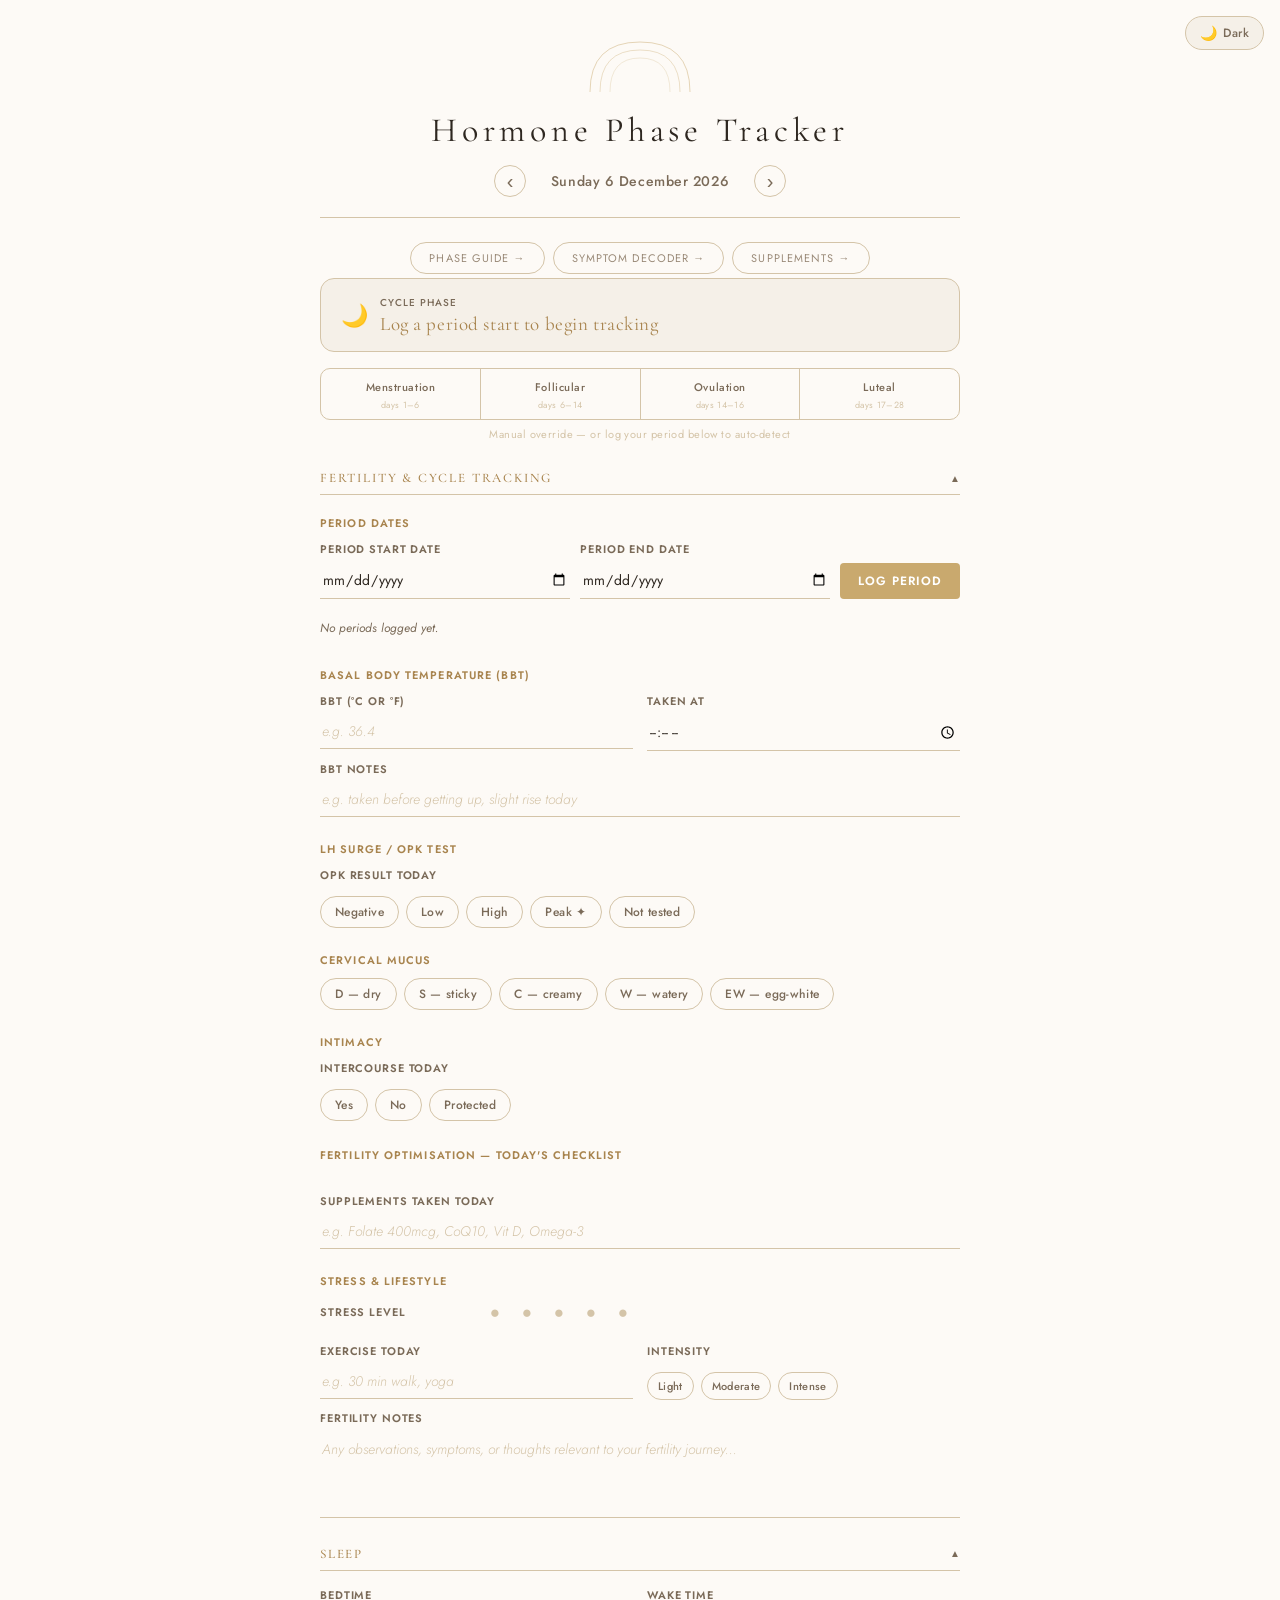
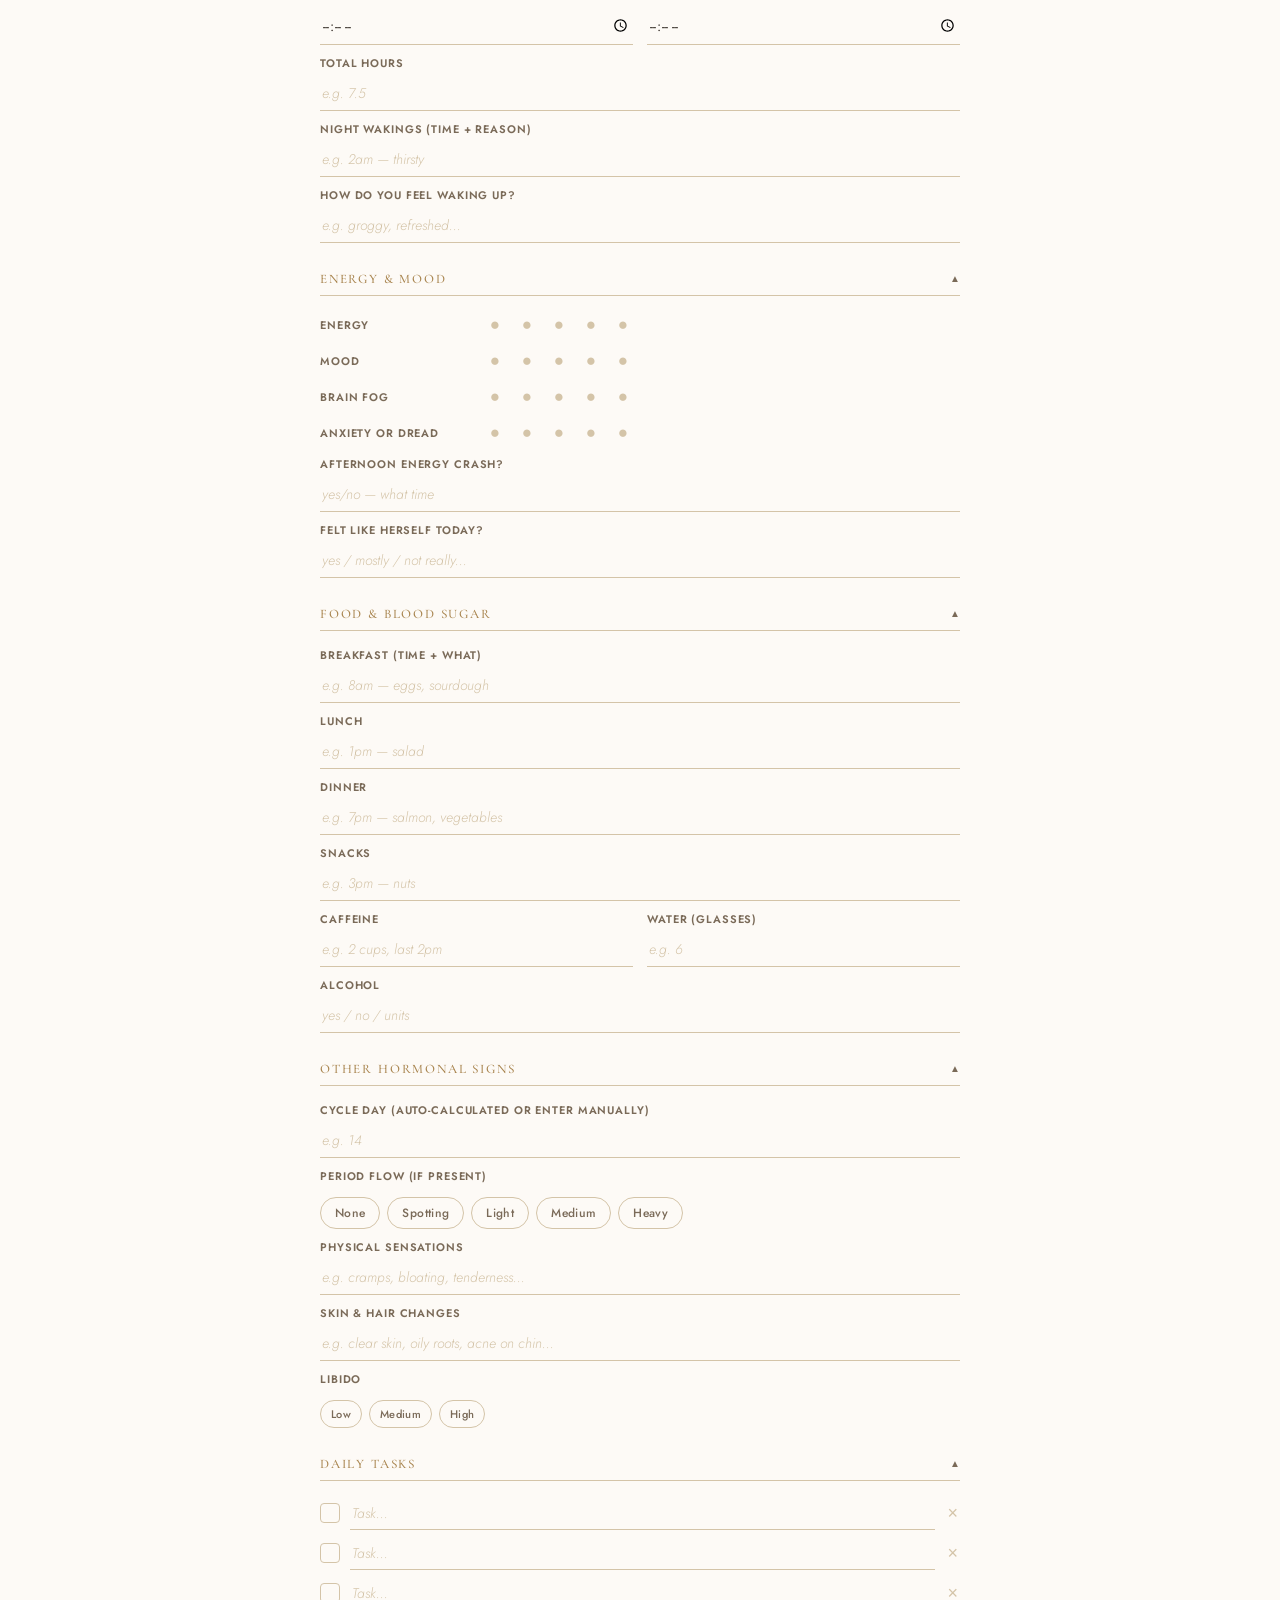
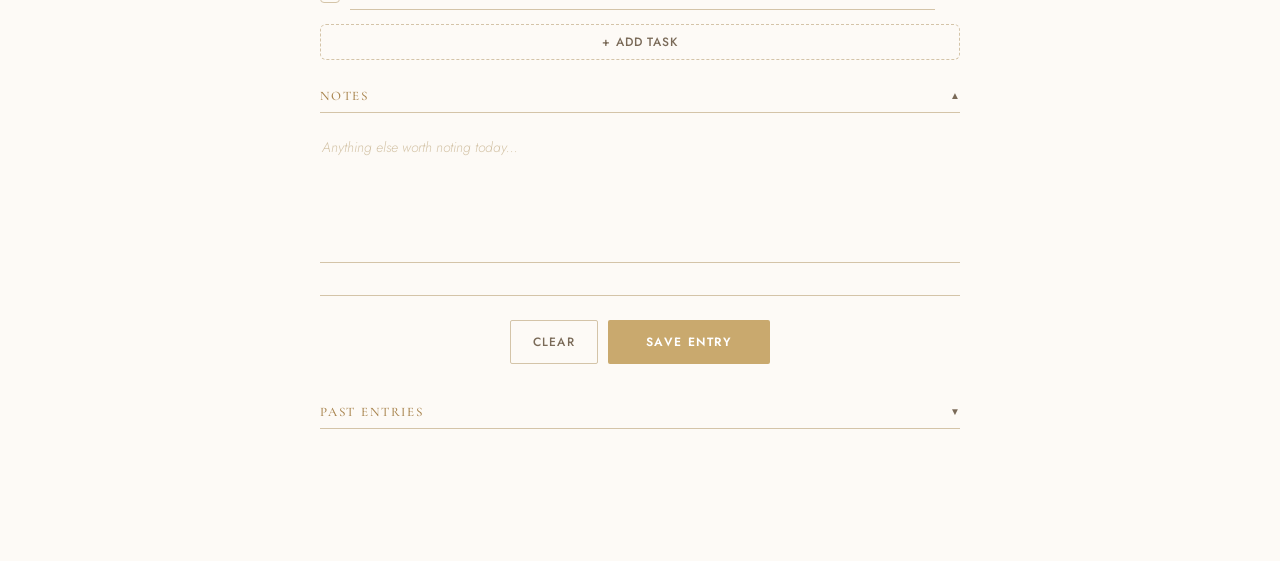
==== commit 4bbe92e2: "Update index.html" ====
--- a/index.html
+++ b/index.html
@@ -35,7 +35,7 @@
     </div>
   </header>
 
-  <div style="text-align:center;margin:0.75rem 0 0.25rem"><a href="phases.html" style="font-family:Jost,sans-serif;font-size:11px;letter-spacing:0.1em;color:#9a8a78;text-transform:uppercase;text-decoration:none;border:0.5px solid #d4c4a8;padding:7px 18px;border-radius:20px;display:inline-block">Phase guide &amp; reflections →</a></div>
+  <div style="text-align:center;margin:0.75rem 0 0.25rem;display:flex;gap:8px;justify-content:center;flex-wrap:wrap"><a href="phases.html" style="font-family:Jost,sans-serif;font-size:11px;letter-spacing:0.1em;color:#9a8a78;text-transform:uppercase;text-decoration:none;border:0.5px solid #d4c4a8;padding:7px 18px;border-radius:20px;display:inline-block">Phase guide →</a><a href="symptoms.html" style="font-family:Jost,sans-serif;font-size:11px;letter-spacing:0.1em;color:#9a8a78;text-transform:uppercase;text-decoration:none;border:0.5px solid #d4c4a8;padding:7px 18px;border-radius:20px;display:inline-block">Symptom decoder →</a><a href="supplements.html" style="font-family:Jost,sans-serif;font-size:11px;letter-spacing:0.1em;color:#9a8a78;text-transform:uppercase;text-decoration:none;border:0.5px solid #d4c4a8;padding:7px 18px;border-radius:20px;display:inline-block">Supplements →</a></div>
 
   <!-- Cycle Intelligence Banner -->
   <div class="cycle-intel" id="cycleIntel">
--- a/style.css
+++ b/style.css
@@ -334,3 +334,102 @@
   .cycle-phase { font-size: 10px; padding: 8px 2px; }
   .period-log-row { flex-direction: column; }
 }
+
+/* ── Dark mode ───────────────────────────── */
+[data-theme="dark"] {
+  --sand:        #d4b07a;
+  --sand-dark:   #e8c98a;
+  --sand-light:  #5a4a34;
+  --sand-pale:   #2a2118;
+  --text:        #f0e8dc;
+  --muted:       #a89880;
+  --border:      #4a3d2e;
+  --success:     #6a9e72;
+  --bg:          #1a1410;
+}
+
+[data-theme="dark"] body {
+  background: var(--bg);
+  color: var(--text);
+}
+
+[data-theme="dark"] .history-card,
+[data-theme="dark"] .period-log-item,
+[data-theme="dark"] .prediction-card {
+  background: #231c15;
+}
+
+[data-theme="dark"] .field input,
+[data-theme="dark"] .field textarea,
+[data-theme="dark"] .field select,
+[data-theme="dark"] .task-input {
+  color: var(--text);
+  background: transparent;
+}
+
+[data-theme="dark"] .field input::placeholder,
+[data-theme="dark"] .field textarea::placeholder { color: #5a4e40; }
+
+[data-theme="dark"] .pill-btn.active {
+  background: #3a2e1e;
+}
+
+[data-theme="dark"] .cycle-intel,
+[data-theme="dark"] .phase-banner,
+[data-theme="dark"] .phase-wisdom {
+  background: #231c15;
+}
+
+[data-theme="dark"] .intel-pill {
+  background: #231c15;
+}
+
+[data-theme="dark"] .fertile-pill {
+  background: #2e2010;
+}
+
+[data-theme="dark"] .btn-log-period {
+  background: var(--sand-dark);
+  color: #1a1410;
+}
+
+[data-theme="dark"] .btn-save {
+  background: var(--sand-dark);
+  color: #1a1410;
+}
+
+[data-theme="dark"] .task-check.checked,
+[data-theme="dark"] .fert-check-box.checked {
+  background: #3a2e1e;
+}
+
+/* ── Theme toggle button ── */
+.theme-toggle {
+  position: fixed;
+  top: 1rem;
+  right: 1rem;
+  z-index: 200;
+  background: var(--sand-pale);
+  border: 0.5px solid var(--border);
+  border-radius: 20px;
+  padding: 6px 14px;
+  font-family: 'Jost', sans-serif;
+  font-size: 12px;
+  font-weight: 500;
+  color: var(--muted);
+  cursor: pointer;
+  display: flex;
+  align-items: center;
+  gap: 6px;
+  transition: all 0.2s;
+  letter-spacing: 0.04em;
+}
+.theme-toggle:hover {
+  border-color: var(--sand);
+  color: var(--sand-dark);
+}
+.theme-toggle .toggle-icon { font-size: 14px; }
+
+[data-theme="dark"] .theme-toggle {
+  background: #2a2118;
+}
